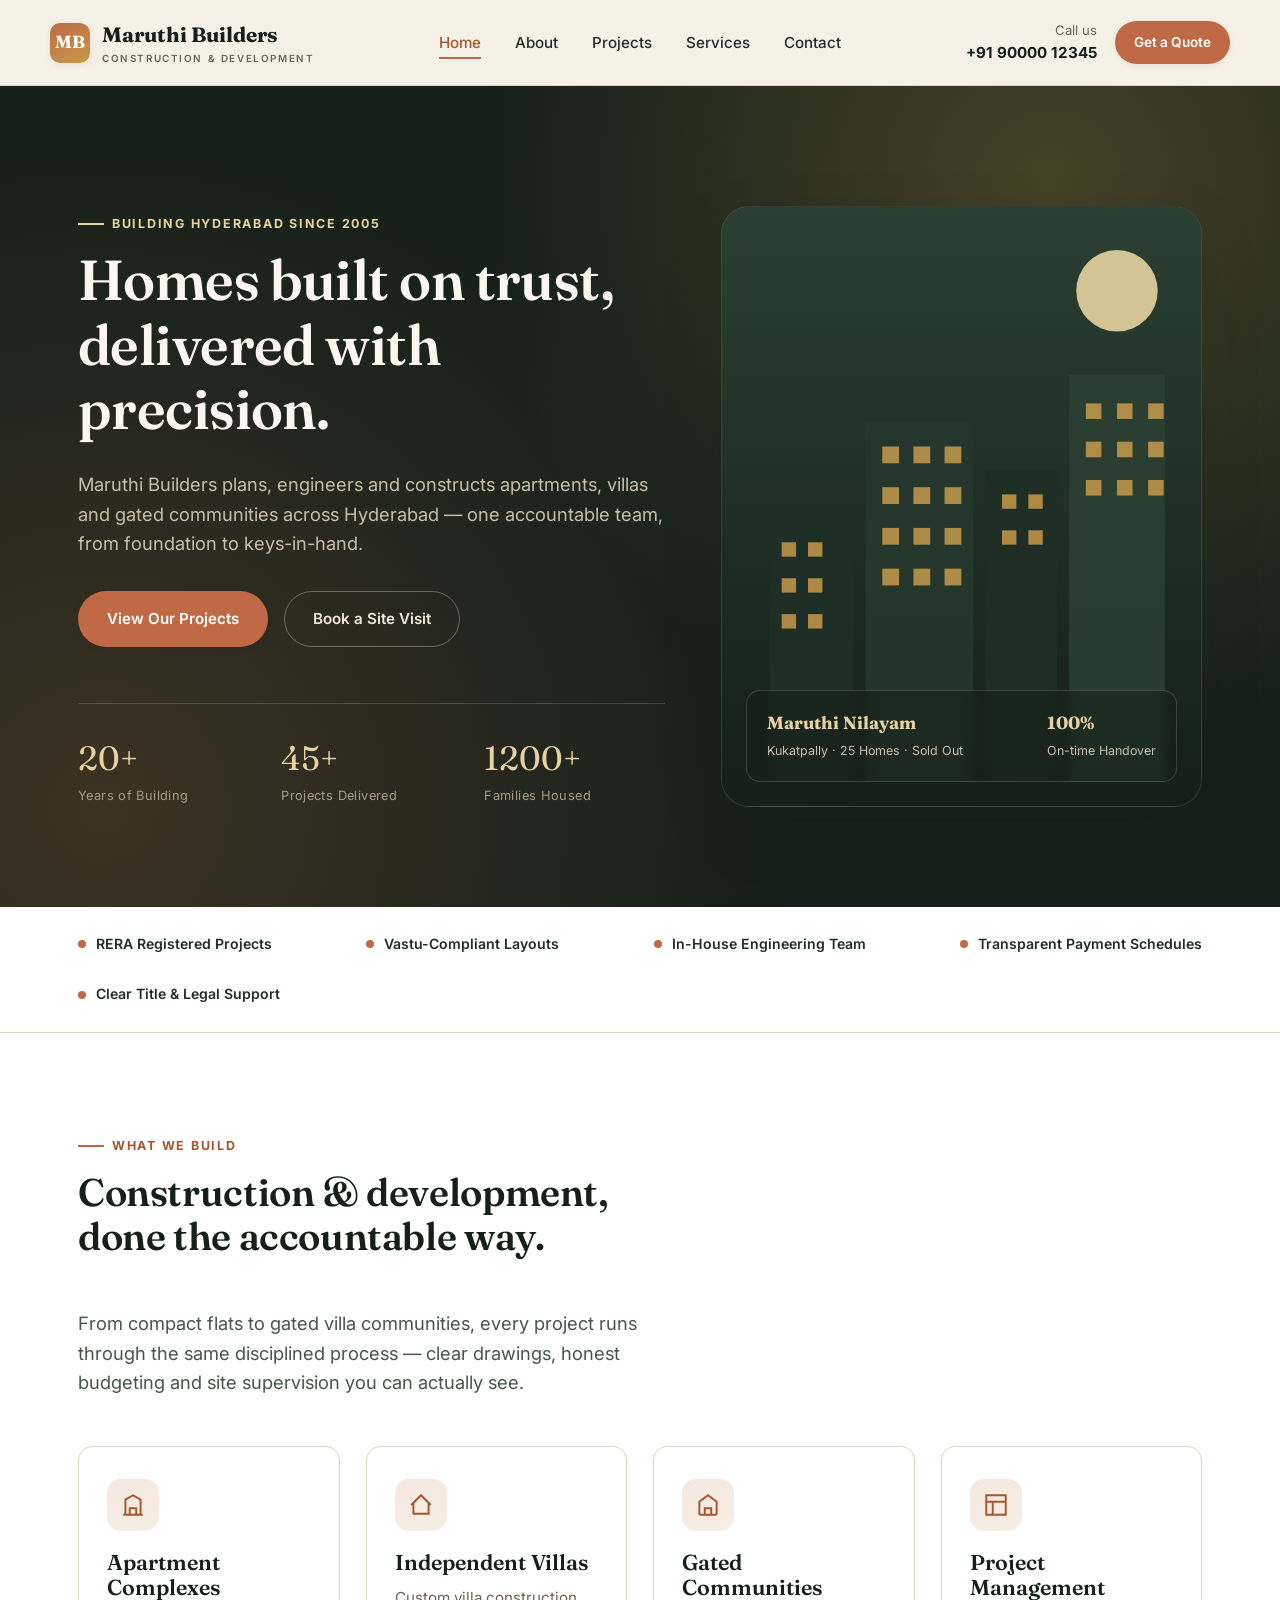
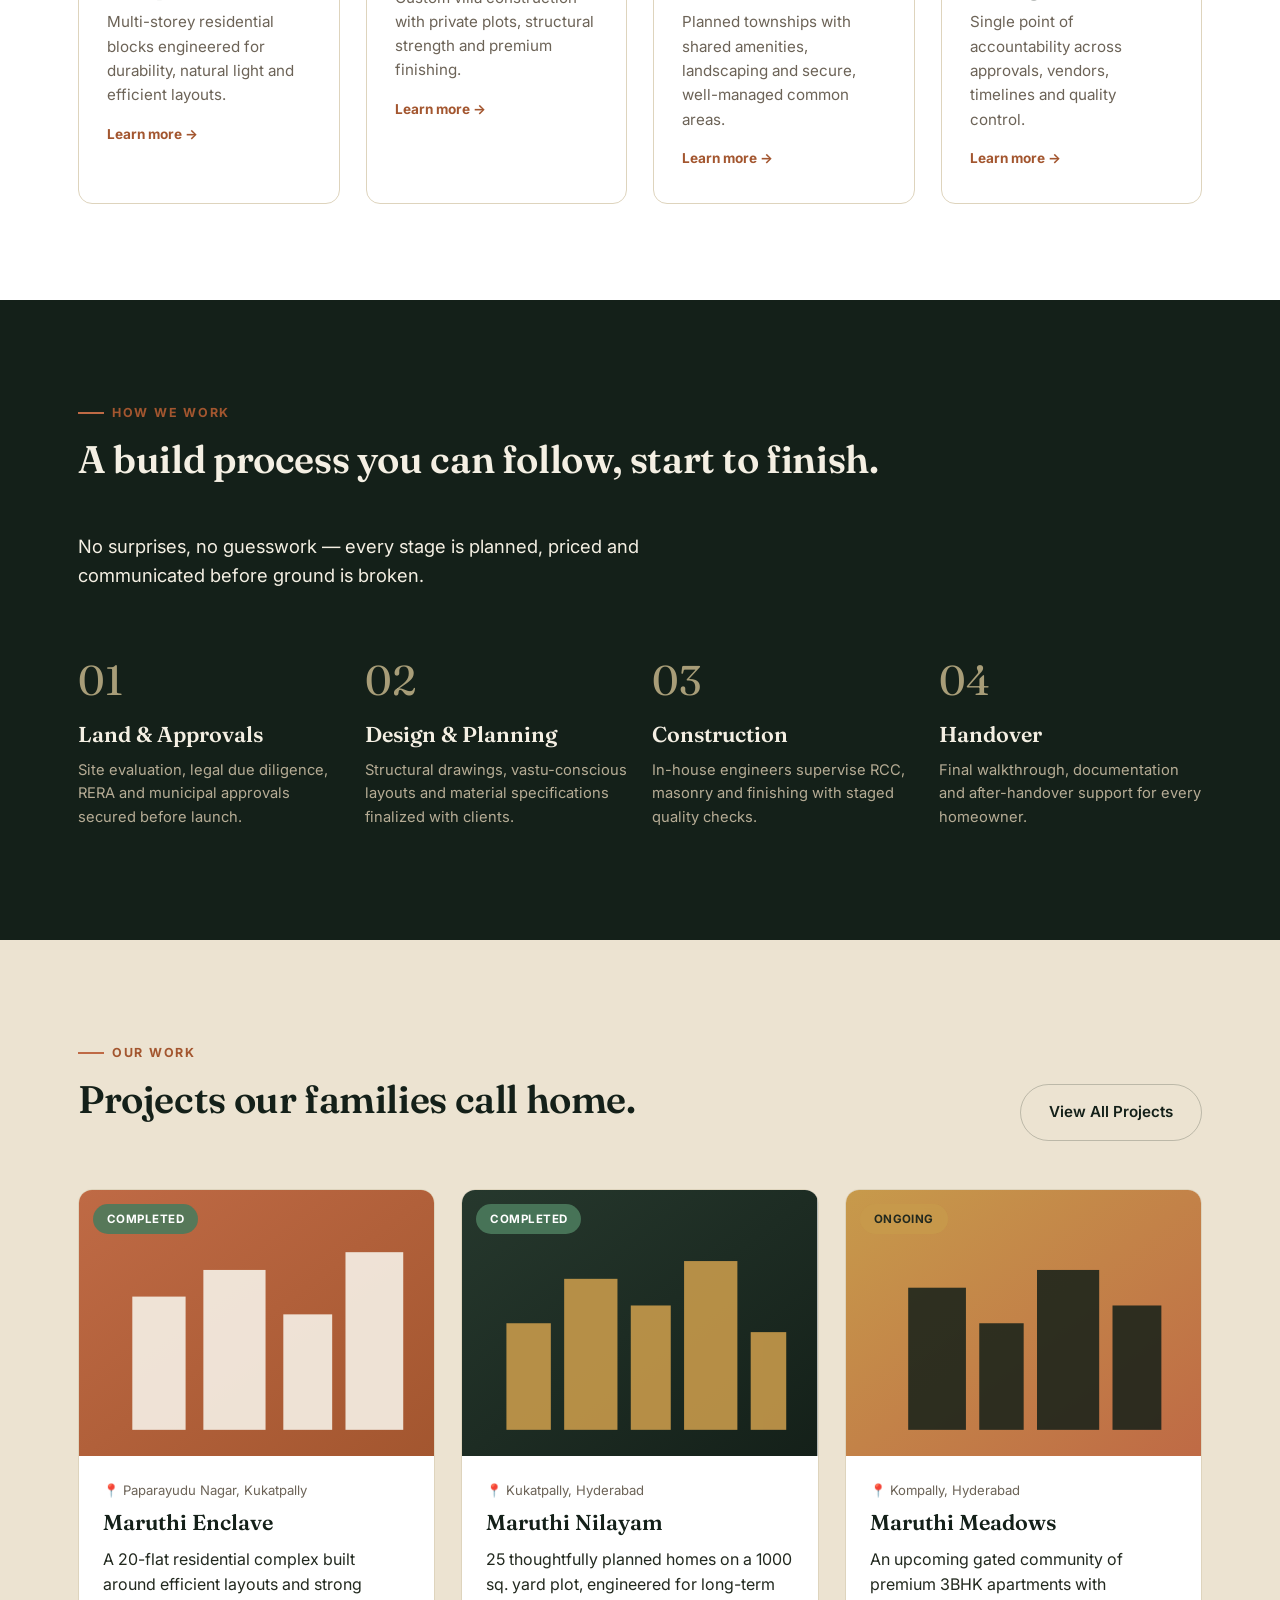
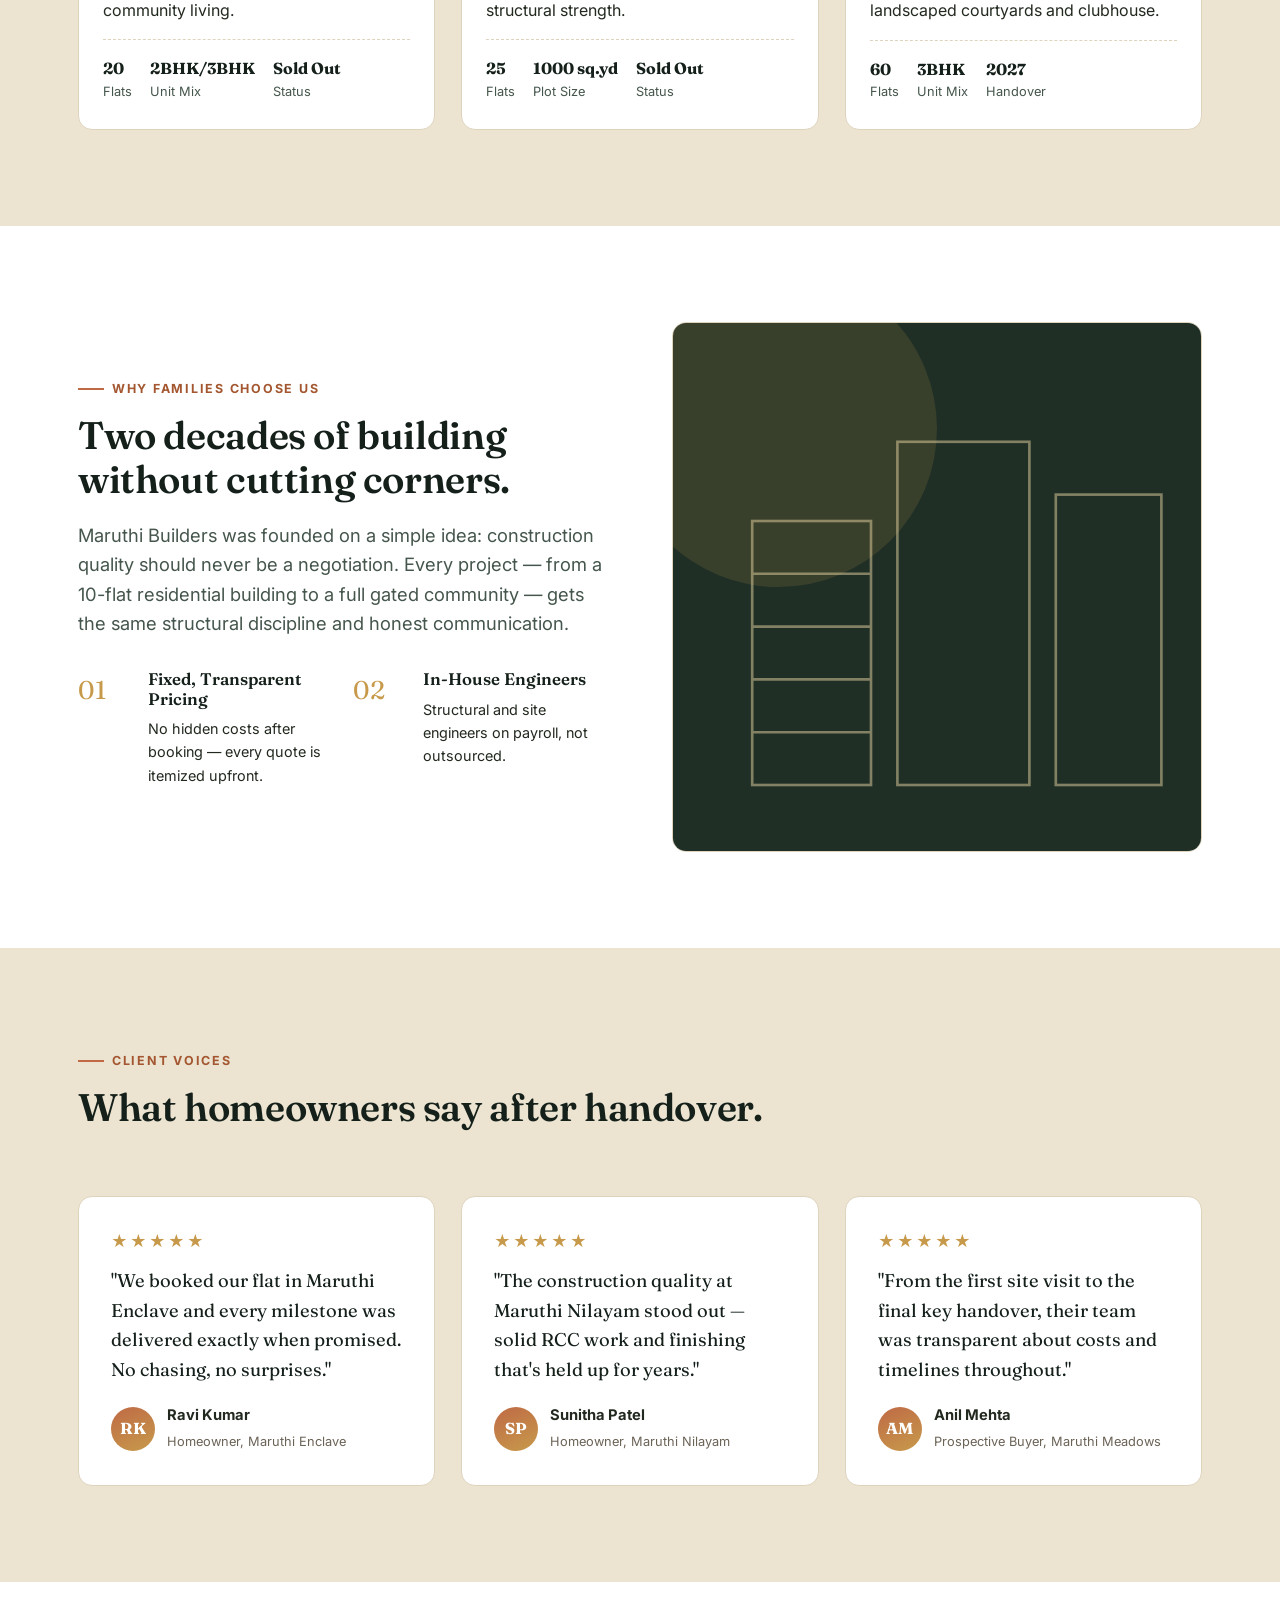
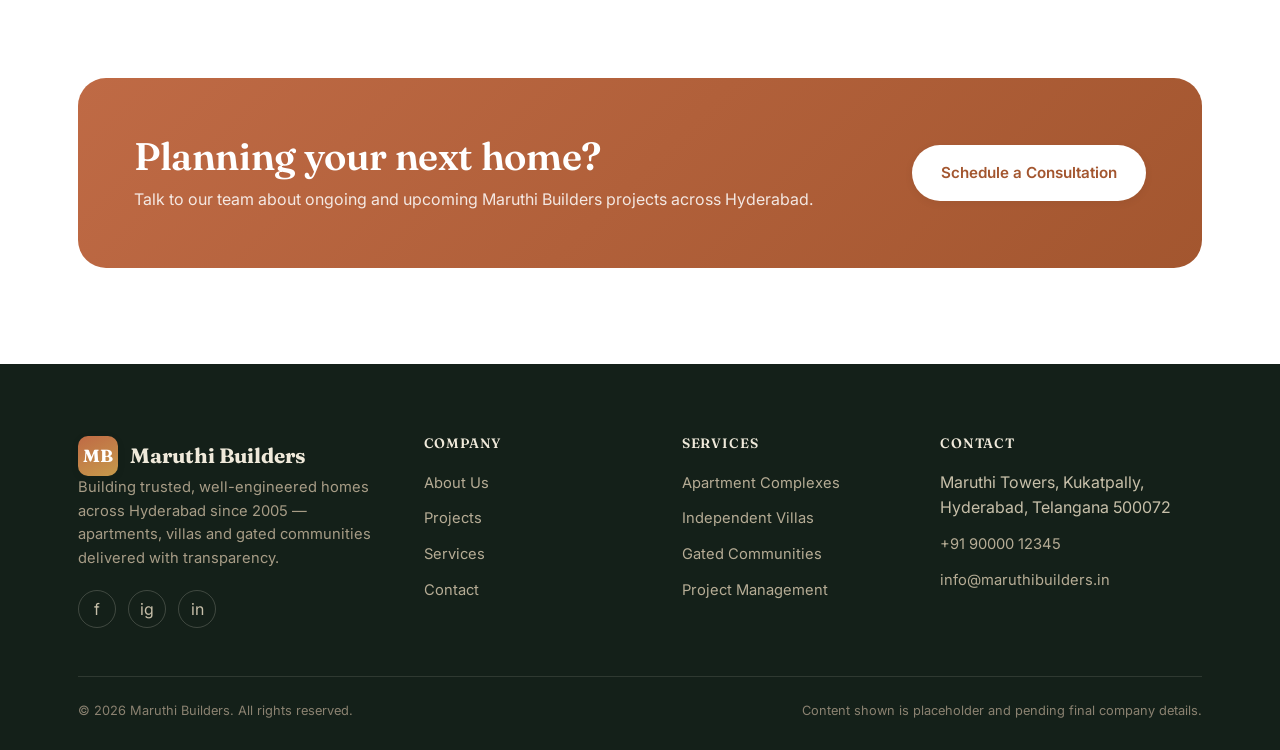
==== index.html @ 440ae029 "Initial commit of Maruti Builders static site Co-Authored-By: Claude Sonnet 5 <noreply@anthropic.com" ====
<!DOCTYPE html>
<html lang="en">
<head>
<meta charset="UTF-8" />
<meta name="viewport" content="width=device-width, initial-scale=1.0" />
<title>Maruthi Builders | Trusted Residential Construction in Hyderabad</title>
<meta name="description" content="Maruthi Builders delivers premium apartments, villas and gated communities across Hyderabad — end-to-end construction with transparent, on-time handovers." />
<link rel="preconnect" href="https://fonts.googleapis.com">
<link href="https://fonts.googleapis.com/css2?family=Fraunces:wght@500;600;700&family=Inter:wght@400;500;600;700&display=swap" rel="stylesheet">
<link rel="stylesheet" href="css/styles.css" />
</head>
<body>

<header class="site-header">
  <nav class="nav container">
    <a href="index.html" class="brand">
      <span class="brand-mark">MB</span>
      <span>Maruthi Builders<small>Construction &amp; Development</small></span>
    </a>
    <ul class="nav-links">
      <li><a href="index.html" aria-current="page">Home</a></li>
      <li><a href="about.html">About</a></li>
      <li><a href="projects.html">Projects</a></li>
      <li><a href="services.html">Services</a></li>
      <li><a href="contact.html">Contact</a></li>
    </ul>
    <div class="nav-cta">
      <div class="nav-phone">
        <span>Call us</span>
        <strong>+91 90000 12345</strong>
      </div>
      <a href="contact.html" class="btn btn-primary btn-sm">Get a Quote</a>
    </div>
    <button class="nav-toggle" aria-label="Toggle menu">
      <span></span><span></span><span></span>
    </button>
  </nav>
</header>

<!-- ============ HERO ============ -->
<section class="hero">
  <div class="container">
    <div class="hero-copy">
      <span class="eyebrow">Building Hyderabad Since 2005</span>
      <h1>Homes built on trust, delivered with precision.</h1>
      <p class="lede">Maruthi Builders plans, engineers and constructs apartments, villas and gated communities across Hyderabad — one accountable team, from foundation to keys-in-hand.</p>
      <div class="hero-actions">
        <a href="projects.html" class="btn btn-primary">View Our Projects</a>
        <a href="contact.html" class="btn btn-on-dark">Book a Site Visit</a>
      </div>
      <div class="hero-stats">
        <div>
          <div class="stat-num"><span data-count="20" data-suffix="+">0</span></div>
          <div class="stat-label">Years of Building</div>
        </div>
        <div>
          <div class="stat-num"><span data-count="45" data-suffix="+">0</span></div>
          <div class="stat-label">Projects Delivered</div>
        </div>
        <div>
          <div class="stat-num"><span data-count="1200" data-suffix="+">0</span></div>
          <div class="stat-label">Families Housed</div>
        </div>
      </div>
    </div>
    <div class="hero-visual">
      <svg viewBox="0 0 400 500" preserveAspectRatio="xMidYMax slice" xmlns="http://www.w3.org/2000/svg">
        <rect width="400" height="500" fill="url(#skyGrad)"/>
        <defs>
          <linearGradient id="skyGrad" x1="0" y1="0" x2="0" y2="1">
            <stop offset="0" stop-color="#2b3f32"/>
            <stop offset="1" stop-color="#142019"/>
          </linearGradient>
        </defs>
        <g opacity="0.9">
          <rect x="40" y="260" width="70" height="220" fill="#1f2f26"/>
          <rect x="120" y="180" width="90" height="300" fill="#26382d"/>
          <rect x="220" y="220" width="60" height="260" fill="#1f2f26"/>
          <rect x="290" y="140" width="80" height="340" fill="#2b3f32"/>
        </g>
        <g fill="#c79a4b" opacity="0.85">
          <rect x="50" y="280" width="12" height="12"/><rect x="72" y="280" width="12" height="12"/>
          <rect x="50" y="310" width="12" height="12"/><rect x="72" y="310" width="12" height="12"/>
          <rect x="50" y="340" width="12" height="12"/><rect x="72" y="340" width="12" height="12"/>
          <rect x="134" y="200" width="14" height="14"/><rect x="160" y="200" width="14" height="14"/><rect x="186" y="200" width="14" height="14"/>
          <rect x="134" y="234" width="14" height="14"/><rect x="160" y="234" width="14" height="14"/><rect x="186" y="234" width="14" height="14"/>
          <rect x="134" y="268" width="14" height="14"/><rect x="160" y="268" width="14" height="14"/><rect x="186" y="268" width="14" height="14"/>
          <rect x="134" y="302" width="14" height="14"/><rect x="160" y="302" width="14" height="14"/><rect x="186" y="302" width="14" height="14"/>
          <rect x="234" y="240" width="12" height="12"/><rect x="256" y="240" width="12" height="12"/>
          <rect x="234" y="270" width="12" height="12"/><rect x="256" y="270" width="12" height="12"/>
          <rect x="304" y="164" width="13" height="13"/><rect x="330" y="164" width="13" height="13"/><rect x="356" y="164" width="13" height="13"/>
          <rect x="304" y="196" width="13" height="13"/><rect x="330" y="196" width="13" height="13"/><rect x="356" y="196" width="13" height="13"/>
          <rect x="304" y="228" width="13" height="13"/><rect x="330" y="228" width="13" height="13"/><rect x="356" y="228" width="13" height="13"/>
        </g>
        <circle cx="330" cy="70" r="34" fill="#e7d3a1" opacity="0.9"/>
      </svg>
      <div class="hero-visual-badge">
        <div>
          <strong>Maruthi Nilayam</strong>
          <span>Kukatpally · 25 Homes · Sold Out</span>
        </div>
        <div>
          <strong>100%</strong>
          <span>On-time Handover</span>
        </div>
      </div>
    </div>
  </div>
</section>

<!-- ============ TRUST STRIP ============ -->
<div class="trust-strip">
  <div class="container">
    <div class="trust-item"><span class="dot"></span> RERA Registered Projects</div>
    <div class="trust-item"><span class="dot"></span> Vastu-Compliant Layouts</div>
    <div class="trust-item"><span class="dot"></span> In-House Engineering Team</div>
    <div class="trust-item"><span class="dot"></span> Transparent Payment Schedules</div>
    <div class="trust-item"><span class="dot"></span> Clear Title &amp; Legal Support</div>
  </div>
</div>

<!-- ============ SERVICES ============ -->
<section class="section section--surface">
  <div class="container">
    <div class="section-head reveal">
      <div>
        <span class="eyebrow">What We Build</span>
        <h2>Construction &amp; development,<br>done the accountable way.</h2>
      </div>
      <p class="lede">From compact flats to gated villa communities, every project runs through the same disciplined process — clear drawings, honest budgeting and site supervision you can actually see.</p>
    </div>

    <div class="grid grid-4">
      <div class="card reveal">
        <div class="card-icon">
          <svg viewBox="0 0 24 24" fill="none" stroke="currentColor" stroke-width="1.8"><path d="M3 21h18M5 21V7l7-4 7 4v14M9 21v-6h6v6"/></svg>
        </div>
        <h3>Apartment Complexes</h3>
        <p>Multi-storey residential blocks engineered for durability, natural light and efficient layouts.</p>
        <a href="services.html" class="card-link">Learn more →</a>
      </div>
      <div class="card reveal">
        <div class="card-icon">
          <svg viewBox="0 0 24 24" fill="none" stroke="currentColor" stroke-width="1.8"><path d="M3 12l9-9 9 9M5 10v10h14V10"/></svg>
        </div>
        <h3>Independent Villas</h3>
        <p>Custom villa construction with private plots, structural strength and premium finishing.</p>
        <a href="services.html" class="card-link">Learn more →</a>
      </div>
      <div class="card reveal">
        <div class="card-icon">
          <svg viewBox="0 0 24 24" fill="none" stroke="currentColor" stroke-width="1.8"><path d="M4 21V9l8-6 8 6v12M4 21h16M9 21v-6h6v6"/></svg>
        </div>
        <h3>Gated Communities</h3>
        <p>Planned townships with shared amenities, landscaping and secure, well-managed common areas.</p>
        <a href="services.html" class="card-link">Learn more →</a>
      </div>
      <div class="card reveal">
        <div class="card-icon">
          <svg viewBox="0 0 24 24" fill="none" stroke="currentColor" stroke-width="1.8"><path d="M3 3h18v18H3zM3 9h18M9 21V9"/></svg>
        </div>
        <h3>Project Management</h3>
        <p>Single point of accountability across approvals, vendors, timelines and quality control.</p>
        <a href="services.html" class="card-link">Learn more →</a>
      </div>
    </div>
  </div>
</section>

<!-- ============ PROCESS ============ -->
<section class="section section--ink">
  <div class="container">
    <div class="section-head reveal">
      <div>
        <span class="eyebrow">How We Work</span>
        <h2>A build process you can follow, start to finish.</h2>
      </div>
      <p class="lede">No surprises, no guesswork — every stage is planned, priced and communicated before ground is broken.</p>
    </div>
    <div class="process-grid">
      <div class="process-step reveal">
        <span class="step-num">01</span>
        <h3>Land &amp; Approvals</h3>
        <p>Site evaluation, legal due diligence, RERA and municipal approvals secured before launch.</p>
      </div>
      <div class="process-step reveal">
        <span class="step-num">02</span>
        <h3>Design &amp; Planning</h3>
        <p>Structural drawings, vastu-conscious layouts and material specifications finalized with clients.</p>
      </div>
      <div class="process-step reveal">
        <span class="step-num">03</span>
        <h3>Construction</h3>
        <p>In-house engineers supervise RCC, masonry and finishing with staged quality checks.</p>
      </div>
      <div class="process-step reveal">
        <span class="step-num">04</span>
        <h3>Handover</h3>
        <p>Final walkthrough, documentation and after-handover support for every homeowner.</p>
      </div>
    </div>
  </div>
</section>

<!-- ============ FEATURED PROJECTS ============ -->
<section class="section section--sand-deep">
  <div class="container">
    <div class="section-head reveal">
      <div>
        <span class="eyebrow">Our Work</span>
        <h2>Projects our families call home.</h2>
      </div>
      <a href="projects.html" class="btn btn-ghost">View All Projects</a>
    </div>

    <div class="grid grid-3">

      <article class="project-card reveal">
        <div class="project-thumb">
          <svg viewBox="0 0 400 300" xmlns="http://www.w3.org/2000/svg">
            <rect width="400" height="300" fill="#e7d3a1"/>
            <rect y="0" width="400" height="300" fill="url(#g1)"/>
            <defs><linearGradient id="g1" x1="0" y1="0" x2="1" y2="1"><stop offset="0" stop-color="#bf6a45"/><stop offset="1" stop-color="#a3562f"/></linearGradient></defs>
            <g fill="#f6f1e7" opacity="0.9">
              <rect x="60" y="120" width="60" height="150"/><rect x="140" y="90" width="70" height="180"/><rect x="230" y="140" width="55" height="130"/><rect x="300" y="70" width="65" height="200"/>
            </g>
          </svg>
          <span class="project-status completed">Completed</span>
        </div>
        <div class="project-body">
          <div class="project-loc">📍 Paparayudu Nagar, Kukatpally</div>
          <h3>Maruthi Enclave</h3>
          <p>A 20-flat residential complex built around efficient layouts and strong community living.</p>
          <div class="project-meta">
            <div><strong>20</strong>Flats</div>
            <div><strong>2BHK/3BHK</strong>Unit Mix</div>
            <div><strong>Sold Out</strong>Status</div>
          </div>
        </div>
      </article>

      <article class="project-card reveal">
        <div class="project-thumb">
          <svg viewBox="0 0 400 300" xmlns="http://www.w3.org/2000/svg">
            <rect width="400" height="300" fill="url(#g2)"/>
            <defs><linearGradient id="g2" x1="0" y1="0" x2="1" y2="1"><stop offset="0" stop-color="#26382d"/><stop offset="1" stop-color="#142019"/></linearGradient></defs>
            <g fill="#c79a4b" opacity="0.9">
              <rect x="50" y="150" width="50" height="120"/><rect x="115" y="100" width="60" height="170"/><rect x="190" y="130" width="45" height="140"/><rect x="250" y="80" width="60" height="190"/><rect x="325" y="160" width="40" height="110"/>
            </g>
          </svg>
          <span class="project-status completed">Completed</span>
        </div>
        <div class="project-body">
          <div class="project-loc">📍 Kukatpally, Hyderabad</div>
          <h3>Maruthi Nilayam</h3>
          <p>25 thoughtfully planned homes on a 1000 sq. yard plot, engineered for long-term structural strength.</p>
          <div class="project-meta">
            <div><strong>25</strong>Flats</div>
            <div><strong>1000 sq.yd</strong>Plot Size</div>
            <div><strong>Sold Out</strong>Status</div>
          </div>
        </div>
      </article>

      <article class="project-card reveal">
        <div class="project-thumb">
          <svg viewBox="0 0 400 300" xmlns="http://www.w3.org/2000/svg">
            <rect width="400" height="300" fill="url(#g3)"/>
            <defs><linearGradient id="g3" x1="0" y1="0" x2="1" y2="1"><stop offset="0" stop-color="#c79a4b"/><stop offset="1" stop-color="#bf6a45"/></linearGradient></defs>
            <g fill="#142019" opacity="0.85">
              <rect x="70" y="110" width="65" height="160"/><rect x="150" y="150" width="50" height="120"/><rect x="215" y="90" width="70" height="180"/><rect x="300" y="130" width="55" height="140"/>
            </g>
          </svg>
          <span class="project-status ongoing">Ongoing</span>
        </div>
        <div class="project-body">
          <div class="project-loc">📍 Kompally, Hyderabad</div>
          <h3>Maruthi Meadows</h3>
          <p>An upcoming gated community of premium 3BHK apartments with landscaped courtyards and clubhouse.</p>
          <div class="project-meta">
            <div><strong>60</strong>Flats</div>
            <div><strong>3BHK</strong>Unit Mix</div>
            <div><strong>2027</strong>Handover</div>
          </div>
        </div>
      </article>

    </div>
  </div>
</section>

<!-- ============ WHY US / STATS ============ -->
<section class="section section--surface">
  <div class="container">
    <div class="grid grid-2" style="align-items:center; gap:64px;">
      <div class="reveal">
        <span class="eyebrow">Why Families Choose Us</span>
        <h2>Two decades of building without cutting corners.</h2>
        <p class="lede">Maruthi Builders was founded on a simple idea: construction quality should never be a negotiation. Every project — from a 10-flat residential building to a full gated community — gets the same structural discipline and honest communication.</p>
        <div class="grid grid-2" style="margin-top:32px; gap:20px;">
          <div class="value-row" style="border:none; padding:0;">
            <span class="value-num">01</span>
            <div><h3 style="font-size:1.05rem;">Fixed, Transparent Pricing</h3><p style="font-size:0.9rem;">No hidden costs after booking — every quote is itemized upfront.</p></div>
          </div>
          <div class="value-row" style="border:none; padding:0;">
            <span class="value-num">02</span>
            <div><h3 style="font-size:1.05rem;">In-House Engineers</h3><p style="font-size:0.9rem;">Structural and site engineers on payroll, not outsourced.</p></div>
          </div>
        </div>
      </div>
      <div class="card" style="padding:0; overflow:hidden;">
        <div class="project-thumb" style="aspect-ratio:1/1;">
          <svg viewBox="0 0 400 400" xmlns="http://www.w3.org/2000/svg">
            <rect width="400" height="400" fill="#1f2f26"/>
            <g fill="#c79a4b" opacity="0.15">
              <circle cx="80" cy="80" r="120"/>
            </g>
            <g fill="none" stroke="#e7d3a1" stroke-width="2" opacity="0.5">
              <rect x="60" y="150" width="90" height="200"/>
              <rect x="170" y="90" width="100" height="260"/>
              <rect x="290" y="130" width="80" height="220"/>
              <line x1="60" y1="190" x2="150" y2="190"/><line x1="60" y1="230" x2="150" y2="230"/><line x1="60" y1="270" x2="150" y2="270"/><line x1="60" y1="310" x2="150" y2="310"/>
            </g>
          </svg>
        </div>
      </div>
    </div>
  </div>
</section>

<!-- ============ TESTIMONIALS ============ -->
<section class="section section--sand-deep">
  <div class="container">
    <div class="section-head reveal">
      <div>
        <span class="eyebrow">Client Voices</span>
        <h2>What homeowners say after handover.</h2>
      </div>
    </div>
    <div class="grid grid-3">
      <div class="testimonial-card reveal">
        <div class="stars">★★★★★</div>
        <p class="testimonial-quote">"We booked our flat in Maruthi Enclave and every milestone was delivered exactly when promised. No chasing, no surprises."</p>
        <div class="testimonial-person">
          <div class="avatar">RK</div>
          <div><strong>Ravi Kumar</strong><span>Homeowner, Maruthi Enclave</span></div>
        </div>
      </div>
      <div class="testimonial-card reveal">
        <div class="stars">★★★★★</div>
        <p class="testimonial-quote">"The construction quality at Maruthi Nilayam stood out — solid RCC work and finishing that's held up for years."</p>
        <div class="testimonial-person">
          <div class="avatar">SP</div>
          <div><strong>Sunitha Patel</strong><span>Homeowner, Maruthi Nilayam</span></div>
        </div>
      </div>
      <div class="testimonial-card reveal">
        <div class="stars">★★★★★</div>
        <p class="testimonial-quote">"From the first site visit to the final key handover, their team was transparent about costs and timelines throughout."</p>
        <div class="testimonial-person">
          <div class="avatar">AM</div>
          <div><strong>Anil Mehta</strong><span>Prospective Buyer, Maruthi Meadows</span></div>
        </div>
      </div>
    </div>
  </div>
</section>

<!-- ============ CTA ============ -->
<section class="section section--surface">
  <div class="container">
    <div class="cta-band reveal">
      <div>
        <h2>Planning your next home?</h2>
        <p>Talk to our team about ongoing and upcoming Maruthi Builders projects across Hyderabad.</p>
      </div>
      <a href="contact.html" class="btn btn-primary">Schedule a Consultation</a>
    </div>
  </div>
</section>

<footer class="site-footer">
  <div class="container">
    <div class="footer-grid">
      <div class="footer-brand">
        <a href="index.html" class="brand" style="color:#efe9da;">
          <span class="brand-mark">MB</span>
          <span>Maruthi Builders</span>
        </a>
        <p>Building trusted, well-engineered homes across Hyderabad since 2005 — apartments, villas and gated communities delivered with transparency.</p>
        <div class="footer-social">
          <a href="#" aria-label="Facebook">f</a>
          <a href="#" aria-label="Instagram">ig</a>
          <a href="#" aria-label="LinkedIn">in</a>
        </div>
      </div>
      <div class="footer-col">
        <h4>Company</h4>
        <ul>
          <li><a href="about.html">About Us</a></li>
          <li><a href="projects.html">Projects</a></li>
          <li><a href="services.html">Services</a></li>
          <li><a href="contact.html">Contact</a></li>
        </ul>
      </div>
      <div class="footer-col">
        <h4>Services</h4>
        <ul>
          <li><a href="services.html">Apartment Complexes</a></li>
          <li><a href="services.html">Independent Villas</a></li>
          <li><a href="services.html">Gated Communities</a></li>
          <li><a href="services.html">Project Management</a></li>
        </ul>
      </div>
      <div class="footer-col">
        <h4>Contact</h4>
        <ul>
          <li>Maruthi Towers, Kukatpally, Hyderabad, Telangana 500072</li>
          <li><a href="tel:+919000012345">+91 90000 12345</a></li>
          <li><a href="mailto:info@maruthibuilders.in">info@maruthibuilders.in</a></li>
        </ul>
      </div>
    </div>
    <div class="footer-bottom">
      <span>© 2026 Maruthi Builders. All rights reserved.</span>
      <span>Content shown is placeholder and pending final company details.</span>
    </div>
  </div>
</footer>

<script src="js/main.js"></script>
</body>
</html>
---- css/styles.css ----
/* ==========================================================================
   Maruthi Builders — Design System
   ========================================================================== */

:root {
  /* Palette: deep forest ink + warm terracotta/gold on sand */
  --ink: #142019;
  --ink-soft: #1f2f26;
  --ink-fade: #45564c;
  --sand: #f6f1e7;
  --sand-deep: #ece3d1;
  --surface: #ffffff;
  --text: #22291f;
  --muted: #6c6357;
  --line: #ded4bd;
  --terracotta: #bf6a45;
  --terracotta-dark: #a3562f;
  --gold: #c79a4b;
  --gold-soft: #e7d3a1;
  --success: #4c7a5c;

  --font-head: "Fraunces", "Georgia", serif;
  --font-body: "Inter", "Segoe UI", -apple-system, BlinkMacSystemFont, sans-serif;

  --radius-sm: 6px;
  --radius-md: 14px;
  --radius-lg: 28px;

  --shadow-sm: 0 2px 10px rgba(20, 32, 25, 0.06);
  --shadow-md: 0 12px 32px rgba(20, 32, 25, 0.10);
  --shadow-lg: 0 24px 60px rgba(20, 32, 25, 0.16);

  --container: 1180px;
}

* { box-sizing: border-box; }
html { scroll-behavior: smooth; }

body {
  margin: 0;
  font-family: var(--font-body);
  color: var(--text);
  background: var(--sand);
  line-height: 1.6;
  -webkit-font-smoothing: antialiased;
}

img { max-width: 100%; display: block; }
a { color: inherit; text-decoration: none; }
ul { list-style: none; margin: 0; padding: 0; }
button { font-family: inherit; cursor: pointer; }
input, select, textarea { font-family: inherit; }

h1, h2, h3, h4 {
  font-family: var(--font-head);
  color: var(--ink);
  margin: 0 0 0.5em;
  line-height: 1.15;
  font-weight: 600;
}

h1 { font-size: clamp(2.4rem, 4.4vw, 4rem); letter-spacing: -0.01em; }
h2 { font-size: clamp(1.9rem, 3vw, 2.7rem); letter-spacing: -0.01em; }
h3 { font-size: 1.35rem; }
p { margin: 0 0 1em; color: var(--text); }

.container {
  max-width: var(--container);
  margin: 0 auto;
  padding: 0 28px;
}

.eyebrow {
  display: inline-flex;
  align-items: center;
  gap: 8px;
  font-size: 0.78rem;
  font-weight: 700;
  letter-spacing: 0.14em;
  text-transform: uppercase;
  color: var(--terracotta-dark);
  margin-bottom: 14px;
}
.eyebrow::before {
  content: "";
  width: 26px;
  height: 2px;
  background: var(--terracotta);
  display: inline-block;
}

.section { padding: 96px 0; }
.section--tight { padding: 64px 0; }
.section--ink { background: var(--ink); color: #efe9da; }
.section--ink h2, .section--ink h3, .section--ink p.lede { color: #f4efe3; }
.section--ink p { color: #c7bfa9; }
.section--sand-deep { background: var(--sand-deep); }
.section--surface { background: var(--surface); }

.lede {
  font-size: 1.15rem;
  color: var(--ink-fade);
  max-width: 620px;
}

.section-head {
  display: flex;
  justify-content: space-between;
  align-items: flex-end;
  gap: 32px;
  margin-bottom: 48px;
  flex-wrap: wrap;
}
.section-head .lede { margin: 0; }

/* Buttons */
.btn {
  display: inline-flex;
  align-items: center;
  gap: 10px;
  padding: 15px 28px;
  border-radius: 999px;
  font-weight: 600;
  font-size: 0.95rem;
  border: 1px solid transparent;
  transition: transform 0.2s ease, box-shadow 0.2s ease, background 0.2s ease, color .2s ease;
  white-space: nowrap;
}
.btn-primary {
  background: var(--terracotta);
  color: #fff;
  box-shadow: var(--shadow-sm);
}
.btn-primary:hover { background: var(--terracotta-dark); transform: translateY(-2px); box-shadow: var(--shadow-md); }

.btn-ghost {
  background: transparent;
  border-color: rgba(20, 32, 25, 0.22);
  color: var(--ink);
}
.btn-ghost:hover { border-color: var(--ink); transform: translateY(-2px); }

.btn-on-dark {
  border-color: rgba(239, 233, 218, 0.35);
  color: #efe9da;
}
.btn-on-dark:hover { border-color: #efe9da; }

.btn-sm { padding: 10px 18px; font-size: 0.85rem; }

/* ==========================================================================
   Header / Nav
   ========================================================================== */

.site-header {
  position: sticky;
  top: 0;
  z-index: 100;
  background: rgba(246, 241, 231, 0.92);
  backdrop-filter: blur(10px);
  border-bottom: 1px solid var(--line);
}

.nav {
  display: flex;
  align-items: center;
  justify-content: space-between;
  padding: 18px 0;
}

.brand {
  display: flex;
  align-items: center;
  gap: 12px;
  font-family: var(--font-head);
  font-size: 1.3rem;
  font-weight: 700;
  color: var(--ink);
}
.brand-mark {
  width: 40px;
  height: 40px;
  border-radius: 10px;
  background: linear-gradient(155deg, var(--terracotta), var(--gold));
  display: flex;
  align-items: center;
  justify-content: center;
  color: #fff;
  font-family: var(--font-head);
  font-weight: 700;
  font-size: 1.1rem;
  box-shadow: var(--shadow-sm);
}
.brand small {
  display: block;
  font-family: var(--font-body);
  font-size: 0.62rem;
  font-weight: 600;
  letter-spacing: 0.16em;
  color: var(--muted);
  text-transform: uppercase;
}

.nav-links {
  display: flex;
  align-items: center;
  gap: 34px;
}
.nav-links a {
  font-size: 0.95rem;
  font-weight: 500;
  color: var(--ink-soft);
  position: relative;
  padding: 4px 0;
}
.nav-links a::after {
  content: "";
  position: absolute;
  left: 0; right: 0; bottom: -3px;
  height: 2px;
  background: var(--terracotta);
  transform: scaleX(0);
  transform-origin: left;
  transition: transform 0.25s ease;
}
.nav-links a:hover::after,
.nav-links a[aria-current="page"]::after { transform: scaleX(1); }
.nav-links a[aria-current="page"] { color: var(--terracotta-dark); }

.nav-cta { display: flex; align-items: center; gap: 18px; }
.nav-phone {
  display: flex;
  flex-direction: column;
  font-size: 0.82rem;
  color: var(--muted);
  text-align: right;
}
.nav-phone strong { color: var(--ink); font-size: 0.95rem; }

.nav-toggle {
  display: none;
  flex-direction: column;
  gap: 5px;
  background: none;
  border: none;
  padding: 6px;
}
.nav-toggle span { width: 24px; height: 2px; background: var(--ink); border-radius: 2px; }

/* ==========================================================================
   Hero
   ========================================================================== */

.hero {
  position: relative;
  overflow: hidden;
  background: var(--ink);
  color: #efe9da;
  padding: 120px 0 100px;
}
.hero::before {
  content: "";
  position: absolute;
  inset: 0;
  background:
    radial-gradient(circle at 82% 12%, rgba(199, 154, 75, 0.28), transparent 45%),
    radial-gradient(circle at 8% 88%, rgba(191, 106, 69, 0.24), transparent 50%);
  pointer-events: none;
}
.hero .container { position: relative; display: grid; grid-template-columns: 1.1fr 0.9fr; gap: 56px; align-items: center; }
.hero-copy .eyebrow { color: var(--gold-soft); }
.hero-copy .eyebrow::before { background: var(--gold-soft); }
.hero h1 { color: #fbf7ee; }
.hero-copy p.lede { color: #c7bfa9; }
.hero-actions { display: flex; gap: 16px; margin-top: 32px; flex-wrap: wrap; }

.hero-stats {
  display: grid;
  grid-template-columns: repeat(3, 1fr);
  gap: 22px;
  margin-top: 56px;
  border-top: 1px solid rgba(239, 233, 218, 0.18);
  padding-top: 28px;
}
.hero-stats .stat-num { font-family: var(--font-head); font-size: 2.1rem; color: var(--gold-soft); }
.hero-stats .stat-label { font-size: 0.8rem; color: #a79c86; letter-spacing: 0.03em; }

.hero-visual {
  position: relative;
  aspect-ratio: 4 / 5;
  border-radius: var(--radius-lg);
  background: linear-gradient(160deg, #26382d, #1a251d 60%, #142019);
  border: 1px solid rgba(239, 233, 218, 0.14);
  overflow: hidden;
  box-shadow: var(--shadow-lg);
}
.hero-visual svg { position: absolute; inset: 0; width: 100%; height: 100%; }
.hero-visual-badge {
  position: absolute;
  left: 24px;
  bottom: 24px;
  right: 24px;
  background: rgba(20, 32, 25, 0.55);
  backdrop-filter: blur(6px);
  border: 1px solid rgba(239, 233, 218, 0.18);
  border-radius: var(--radius-md);
  padding: 18px 20px;
  display: flex;
  justify-content: space-between;
  gap: 12px;
}
.hero-visual-badge div strong { display: block; font-family: var(--font-head); color: var(--gold-soft); font-size: 1.1rem; }
.hero-visual-badge div span { font-size: 0.78rem; color: #c7bfa9; }

/* ==========================================================================
   Trust strip
   ========================================================================== */
.trust-strip {
  background: var(--surface);
  border-bottom: 1px solid var(--line);
  padding: 26px 0;
}
.trust-strip .container {
  display: flex;
  flex-wrap: wrap;
  gap: 28px;
  justify-content: space-between;
  align-items: center;
}
.trust-item {
  display: flex;
  align-items: center;
  gap: 10px;
  font-size: 0.88rem;
  color: var(--ink-soft);
  font-weight: 600;
}
.trust-item .dot { width: 8px; height: 8px; border-radius: 50%; background: var(--terracotta); }

/* ==========================================================================
   Cards: services / values / process
   ========================================================================== */

.grid {
  display: grid;
  gap: 26px;
}
.grid-4 { grid-template-columns: repeat(4, 1fr); }
.grid-3 { grid-template-columns: repeat(3, 1fr); }
.grid-2 { grid-template-columns: repeat(2, 1fr); }

.card {
  background: var(--surface);
  border: 1px solid var(--line);
  border-radius: var(--radius-md);
  padding: 32px 28px;
  transition: transform 0.25s ease, box-shadow 0.25s ease, border-color .25s ease;
}
.card:hover { transform: translateY(-6px); box-shadow: var(--shadow-md); border-color: transparent; }

.card-icon {
  width: 52px;
  height: 52px;
  border-radius: 14px;
  background: linear-gradient(155deg, rgba(191,106,69,0.16), rgba(199,154,75,0.16));
  color: var(--terracotta-dark);
  display: flex;
  align-items: center;
  justify-content: center;
  margin-bottom: 20px;
}
.card-icon svg { width: 26px; height: 26px; }

.card h3 { margin-bottom: 10px; }
.card p { color: var(--muted); margin-bottom: 0; font-size: 0.95rem; }
.card-link {
  display: inline-flex;
  align-items: center;
  gap: 6px;
  margin-top: 16px;
  font-size: 0.85rem;
  font-weight: 700;
  color: var(--terracotta-dark);
}

/* Process */
.process-grid {
  display: grid;
  grid-template-columns: repeat(4, 1fr);
  gap: 24px;
  counter-reset: step;
}
.process-step { position: relative; padding-top: 8px; }
.process-step .step-num {
  font-family: var(--font-head);
  font-size: 2.6rem;
  color: var(--gold-soft);
  opacity: 0.7;
  display: block;
  margin-bottom: 10px;
}
.section--ink .process-step h3 { color: #f4efe3; }
.process-step p { color: var(--muted); font-size: 0.92rem; }
.section--ink .process-step p { color: #b6ac95; }

/* ==========================================================================
   Projects
   ========================================================================== */

.project-filters {
  display: flex;
  gap: 10px;
  flex-wrap: wrap;
  margin-bottom: 40px;
}
.filter-btn {
  padding: 10px 20px;
  border-radius: 999px;
  border: 1px solid var(--line);
  background: var(--surface);
  font-size: 0.85rem;
  font-weight: 600;
  color: var(--ink-soft);
  transition: all 0.2s ease;
}
.filter-btn:hover { border-color: var(--terracotta); }
.filter-btn.is-active { background: var(--ink); color: #efe9da; border-color: var(--ink); }

.project-card {
  background: var(--surface);
  border-radius: var(--radius-md);
  overflow: hidden;
  border: 1px solid var(--line);
  transition: transform .25s ease, box-shadow .25s ease;
}
.project-card:hover { transform: translateY(-6px); box-shadow: var(--shadow-md); }
.project-thumb {
  aspect-ratio: 4/3;
  position: relative;
  overflow: hidden;
}
.project-thumb svg { width: 100%; height: 100%; }
.project-status {
  position: absolute;
  top: 14px;
  left: 14px;
  padding: 6px 14px;
  border-radius: 999px;
  font-size: 0.72rem;
  font-weight: 700;
  letter-spacing: 0.04em;
  text-transform: uppercase;
  backdrop-filter: blur(4px);
}
.project-status.completed { background: rgba(76, 122, 92, 0.9); color: #fff; }
.project-status.ongoing { background: rgba(199, 154, 75, 0.92); color: #22291f; }
.project-status.upcoming { background: rgba(191, 106, 69, 0.92); color: #fff; }

.project-body { padding: 24px 24px 26px; }
.project-loc { display: flex; align-items: center; gap: 6px; font-size: 0.82rem; color: var(--muted); margin-bottom: 10px; }
.project-meta {
  display: flex;
  gap: 18px;
  margin-top: 16px;
  padding-top: 16px;
  border-top: 1px dashed var(--line);
  font-size: 0.8rem;
  color: var(--ink-fade);
}
.project-meta strong { display: block; color: var(--ink); font-family: var(--font-head); font-size: 1rem; }

/* ==========================================================================
   Testimonials
   ========================================================================== */
.testimonial-card {
  background: var(--surface);
  border-radius: var(--radius-md);
  padding: 32px;
  border: 1px solid var(--line);
}
.testimonial-quote { font-family: var(--font-head); font-size: 1.15rem; color: var(--ink); margin-bottom: 20px; }
.testimonial-person { display: flex; align-items: center; gap: 12px; }
.avatar {
  width: 44px; height: 44px; border-radius: 50%;
  display: flex; align-items: center; justify-content: center;
  background: linear-gradient(155deg, var(--terracotta), var(--gold));
  color: #fff; font-weight: 700; font-family: var(--font-head);
}
.testimonial-person strong { display: block; font-size: 0.92rem; }
.testimonial-person span { font-size: 0.8rem; color: var(--muted); }
.stars { color: var(--gold); letter-spacing: 2px; margin-bottom: 12px; }

/* ==========================================================================
   CTA band
   ========================================================================== */
.cta-band {
  background: linear-gradient(135deg, var(--terracotta) 0%, var(--terracotta-dark) 100%);
  border-radius: var(--radius-lg);
  padding: 56px;
  color: #fff;
  display: flex;
  justify-content: space-between;
  align-items: center;
  gap: 32px;
  flex-wrap: wrap;
}
.cta-band h2 { color: #fff; margin-bottom: 8px; }
.cta-band p { color: rgba(255,255,255,0.85); margin: 0; }
.cta-band .btn-primary { background: #fff; color: var(--terracotta-dark); }
.cta-band .btn-primary:hover { background: var(--ink); color: #fff; }

/* ==========================================================================
   Footer
   ========================================================================== */
.site-footer { background: var(--ink); color: #c7bfa9; padding: 72px 0 28px; }
.footer-grid {
  display: grid;
  grid-template-columns: 1.4fr 1fr 1fr 1.2fr;
  gap: 40px;
  padding-bottom: 48px;
  border-bottom: 1px solid rgba(239, 233, 218, 0.12);
}
.footer-brand p { color: #a79c86; font-size: 0.92rem; max-width: 320px; }
.footer-col h4 { color: #efe9da; font-size: 0.85rem; letter-spacing: 0.06em; text-transform: uppercase; margin-bottom: 18px; }
.footer-col ul li { margin-bottom: 10px; }
.footer-col a { color: #b6ac95; font-size: 0.92rem; }
.footer-col a:hover { color: var(--gold-soft); }
.footer-social { display: flex; gap: 12px; margin-top: 20px; }
.footer-social a {
  width: 38px; height: 38px; border-radius: 50%;
  border: 1px solid rgba(239,233,218,0.2);
  display: flex; align-items: center; justify-content: center;
}
.footer-social a:hover { background: var(--terracotta); border-color: var(--terracotta); }
.footer-bottom {
  padding-top: 24px;
  display: flex;
  justify-content: space-between;
  font-size: 0.8rem;
  color: #8b8271;
  flex-wrap: wrap;
  gap: 10px;
}

/* ==========================================================================
   Forms
   ========================================================================== */
.form-card {
  background: var(--surface);
  border-radius: var(--radius-lg);
  padding: 40px;
  border: 1px solid var(--line);
  box-shadow: var(--shadow-md);
}
.form-row { display: grid; grid-template-columns: 1fr 1fr; gap: 18px; margin-bottom: 18px; }
.field { display: flex; flex-direction: column; gap: 8px; margin-bottom: 18px; }
.field label { font-size: 0.85rem; font-weight: 600; color: var(--ink-soft); }
.field input, .field select, .field textarea {
  padding: 13px 16px;
  border-radius: var(--radius-sm);
  border: 1px solid var(--line);
  background: var(--sand);
  font-size: 0.95rem;
  color: var(--text);
  transition: border-color .2s ease, box-shadow .2s ease;
}
.field input:focus, .field select:focus, .field textarea:focus {
  outline: none;
  border-color: var(--terracotta);
  box-shadow: 0 0 0 3px rgba(191,106,69,0.14);
}
.form-note { font-size: 0.8rem; color: var(--muted); margin-top: 14px; }
.form-success {
  display: none;
  background: rgba(76,122,92,0.12);
  border: 1px solid rgba(76,122,92,0.35);
  color: var(--success);
  padding: 14px 18px;
  border-radius: var(--radius-sm);
  font-size: 0.9rem;
  margin-top: 18px;
}
.form-success.is-visible { display: block; }

.contact-info-card {
  background: var(--ink);
  color: #efe9da;
  border-radius: var(--radius-lg);
  padding: 40px;
}
.contact-info-card h3 { color: #efe9da; }
.contact-info-row { display: flex; gap: 16px; padding: 18px 0; border-bottom: 1px solid rgba(239,233,218,0.12); }
.contact-info-row:last-child { border-bottom: none; }
.contact-info-row .ci-icon {
  width: 42px; height: 42px; border-radius: 12px;
  background: rgba(199,154,75,0.16); color: var(--gold-soft);
  display: flex; align-items: center; justify-content: center; flex-shrink: 0;
}
.contact-info-row strong { display: block; margin-bottom: 4px; color: #f4efe3; }
.contact-info-row span, .contact-info-row a { color: #b6ac95; font-size: 0.92rem; }

/* ==========================================================================
   Page hero (inner pages)
   ========================================================================== */
.page-hero {
  background: var(--ink);
  color: #efe9da;
  padding: 76px 0 64px;
  position: relative;
  overflow: hidden;
}
.page-hero::before {
  content: "";
  position: absolute; inset: 0;
  background: radial-gradient(circle at 88% 20%, rgba(199,154,75,0.22), transparent 50%);
}
.page-hero .container { position: relative; }
.breadcrumb { display: flex; gap: 8px; font-size: 0.85rem; color: #a79c86; margin-bottom: 18px; }
.breadcrumb a:hover { color: var(--gold-soft); }
.page-hero h1 { color: #fbf7ee; max-width: 760px; }
.page-hero .lede { color: #c7bfa9; }

/* ==========================================================================
   Timeline / values (about page)
   ========================================================================== */
.timeline { position: relative; padding-left: 32px; border-left: 2px solid var(--line); }
.timeline-item { position: relative; padding-bottom: 40px; }
.timeline-item:last-child { padding-bottom: 0; }
.timeline-item::before {
  content: "";
  position: absolute;
  left: -39px; top: 4px;
  width: 14px; height: 14px;
  border-radius: 50%;
  background: var(--terracotta);
  border: 3px solid var(--sand);
  box-shadow: 0 0 0 2px var(--terracotta);
}
.timeline-year { font-family: var(--font-head); color: var(--terracotta-dark); font-size: 1.1rem; margin-bottom: 4px; }

.value-row { display: flex; gap: 20px; padding: 24px 0; border-bottom: 1px solid var(--line); }
.value-row:last-child { border-bottom: none; }
.value-num { font-family: var(--font-head); font-size: 1.6rem; color: var(--gold); width: 50px; flex-shrink: 0; }

.leader-card { text-align: center; }
.leader-photo {
  width: 100%; aspect-ratio: 1;
  border-radius: var(--radius-md);
  background: linear-gradient(160deg, var(--sand-deep), #d9c9a3);
  display: flex; align-items: center; justify-content: center;
  margin-bottom: 18px;
  overflow: hidden;
}
.leader-photo svg { width: 60%; height: 60%; opacity: 0.7; }
.leader-card h3 { margin-bottom: 2px; }
.leader-role { color: var(--terracotta-dark); font-weight: 600; font-size: 0.88rem; margin-bottom: 10px; display:block; }
.leader-card p { color: var(--muted); font-size: 0.88rem; }

/* ==========================================================================
   FAQ
   ========================================================================== */
.faq-item {
  border-bottom: 1px solid var(--line);
  padding: 22px 0;
}
.faq-q {
  display: flex;
  justify-content: space-between;
  align-items: center;
  cursor: pointer;
  font-weight: 600;
  color: var(--ink);
  font-size: 1.02rem;
}
.faq-q .plus { font-size: 1.4rem; color: var(--terracotta); transition: transform 0.25s ease; }
.faq-item.is-open .faq-q .plus { transform: rotate(45deg); }
.faq-a {
  max-height: 0;
  overflow: hidden;
  transition: max-height 0.3s ease;
  color: var(--muted);
  font-size: 0.94rem;
}
.faq-item.is-open .faq-a { max-height: 240px; margin-top: 12px; }

/* ==========================================================================
   Utilities
   ========================================================================== */
.text-center { text-align: center; }
.mx-auto { margin-left: auto; margin-right: auto; }
.mt-0 { margin-top: 0; }
.badge {
  display: inline-block;
  padding: 6px 14px;
  border-radius: 999px;
  background: rgba(199,154,75,0.16);
  color: var(--terracotta-dark);
  font-size: 0.75rem;
  font-weight: 700;
  letter-spacing: 0.04em;
  text-transform: uppercase;
}
.reveal { opacity: 0; transform: translateY(24px); transition: opacity .6s ease, transform .6s ease; }
.reveal.is-visible { opacity: 1; transform: translateY(0); }

/* ==========================================================================
   Responsive
   ========================================================================== */
@media (max-width: 1000px) {
  .hero .container { grid-template-columns: 1fr; }
  .hero-visual { max-width: 460px; margin: 0 auto; }
  .grid-4 { grid-template-columns: repeat(2, 1fr); }
  .grid-3 { grid-template-columns: repeat(2, 1fr); }
  .process-grid { grid-template-columns: repeat(2, 1fr); }
  .footer-grid { grid-template-columns: 1fr 1fr; }
  .form-row { grid-template-columns: 1fr; }
}

@media (max-width: 720px) {
  .nav-links, .nav-phone { display: none; }
  .nav-toggle { display: flex; }
  .grid-4, .grid-3, .grid-2 { grid-template-columns: 1fr; }
  .process-grid { grid-template-columns: 1fr; }
  .section { padding: 64px 0; }
  .cta-band { flex-direction: column; text-align: center; padding: 40px 28px; }
  .footer-grid { grid-template-columns: 1fr; }
  .footer-bottom { flex-direction: column; text-align: center; }
  .section-head { flex-direction: column; align-items: flex-start; }
}

/* Mobile nav drawer */
body.nav-open .nav-links {
  display: flex;
  position: absolute;
  top: 100%;
  left: 0; right: 0;
  background: var(--sand);
  flex-direction: column;
  padding: 24px 28px;
  gap: 20px;
  border-bottom: 1px solid var(--line);
  box-shadow: var(--shadow-md);
}
body.nav-open .nav-phone {
  display: flex;
  position: absolute;
  top: calc(100% + 210px);
  left: 28px;
  text-align: left;
}
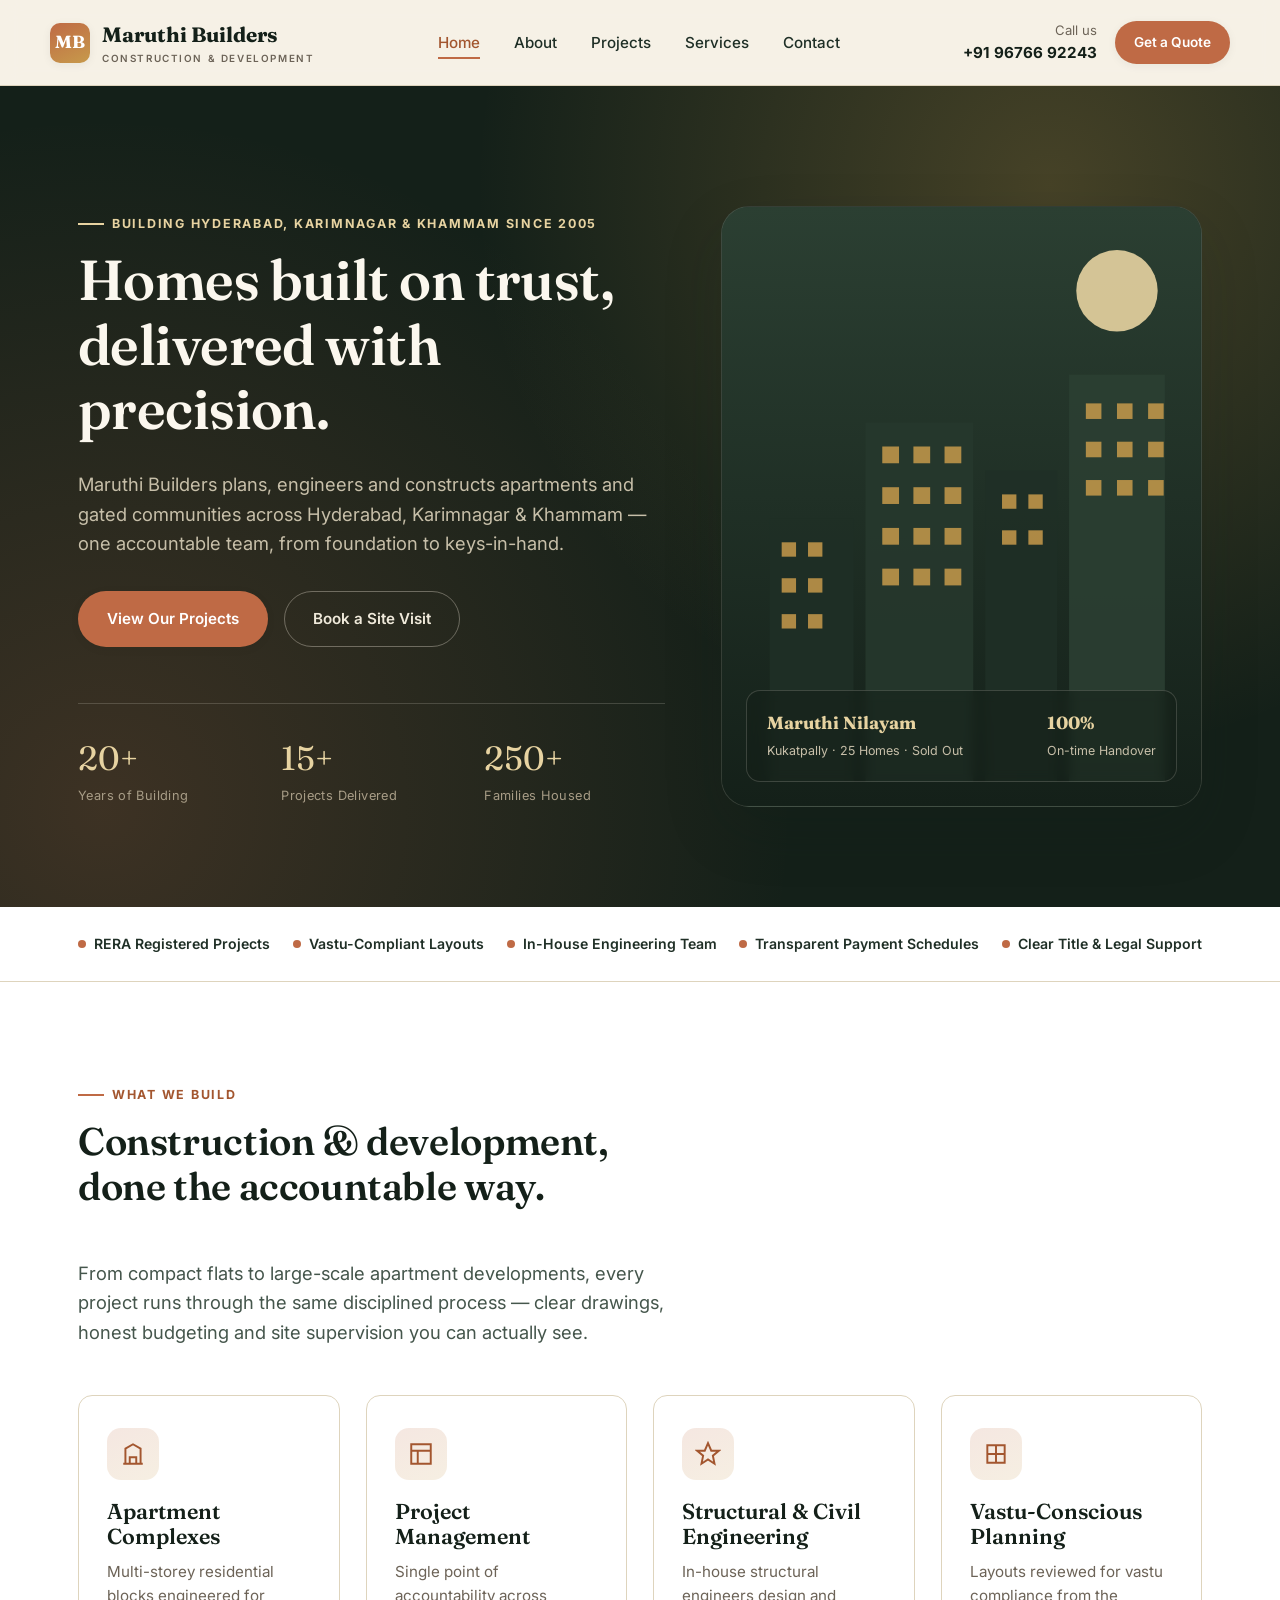
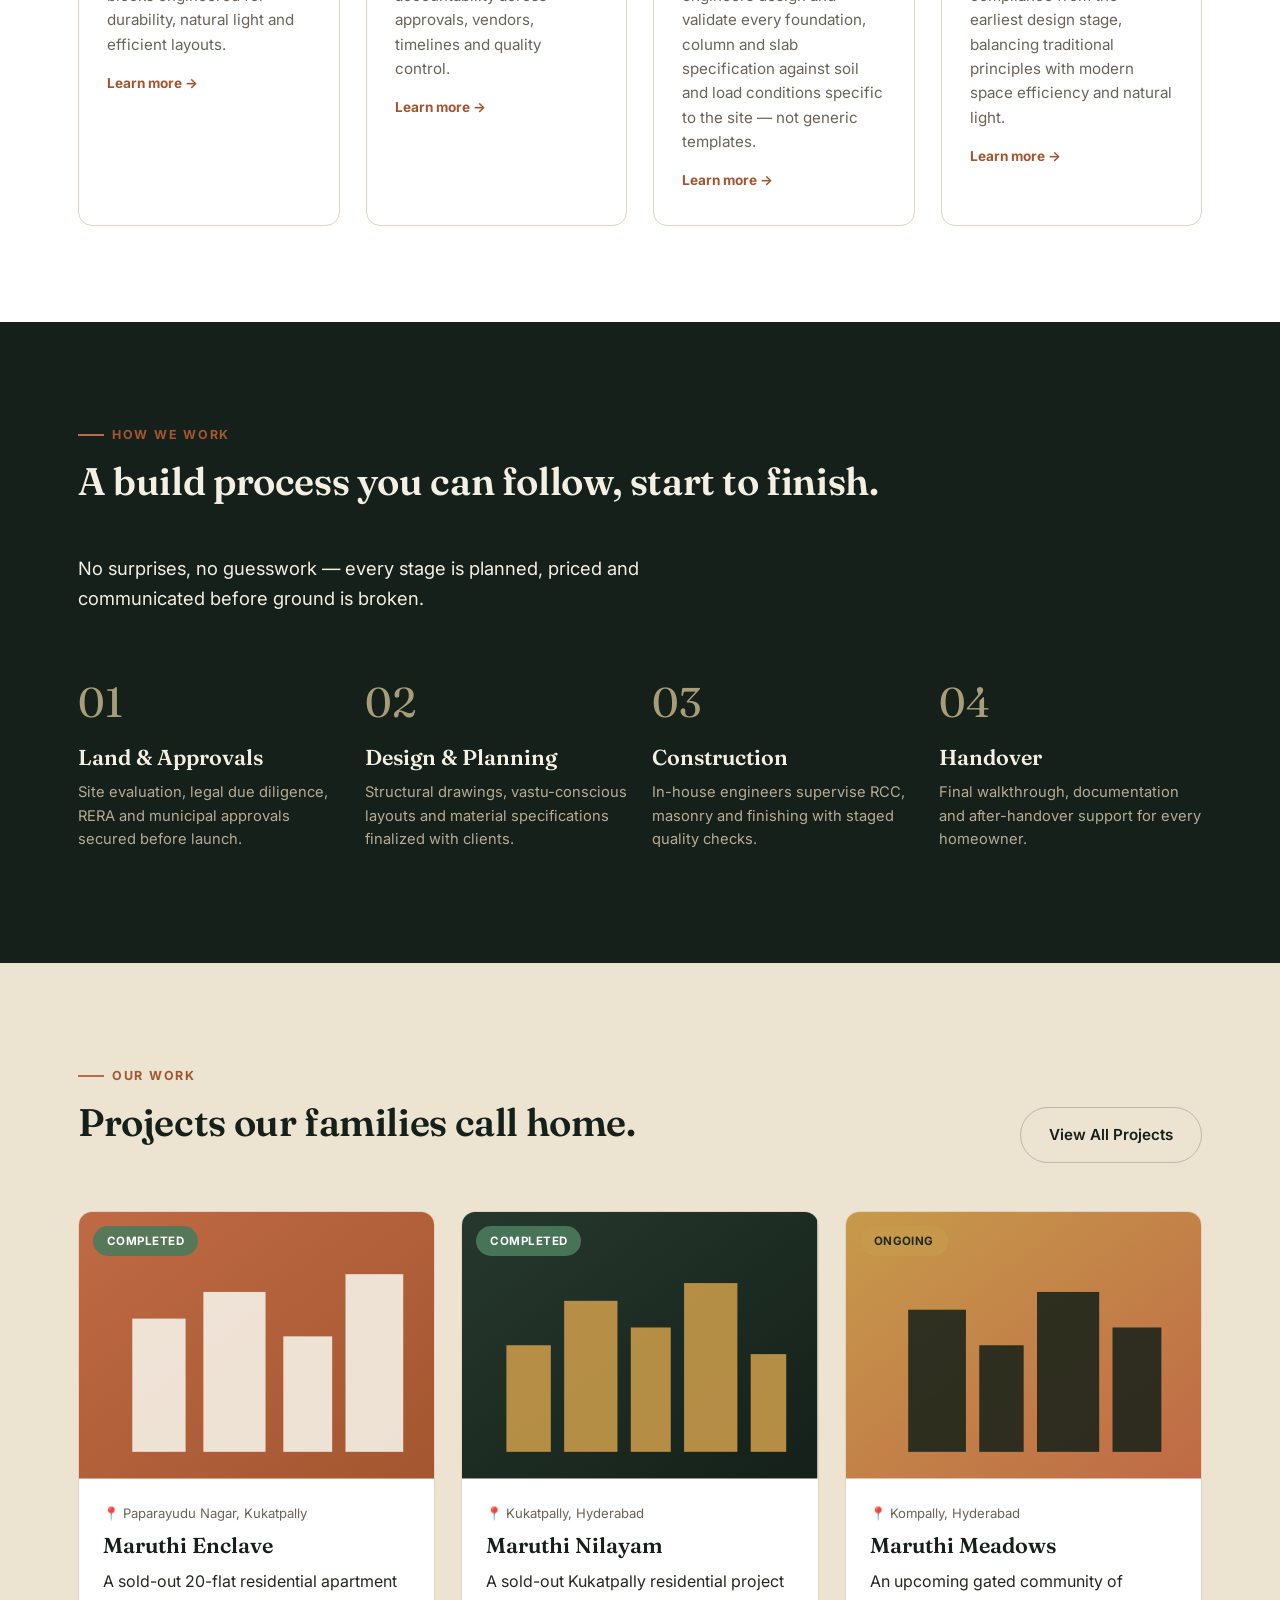
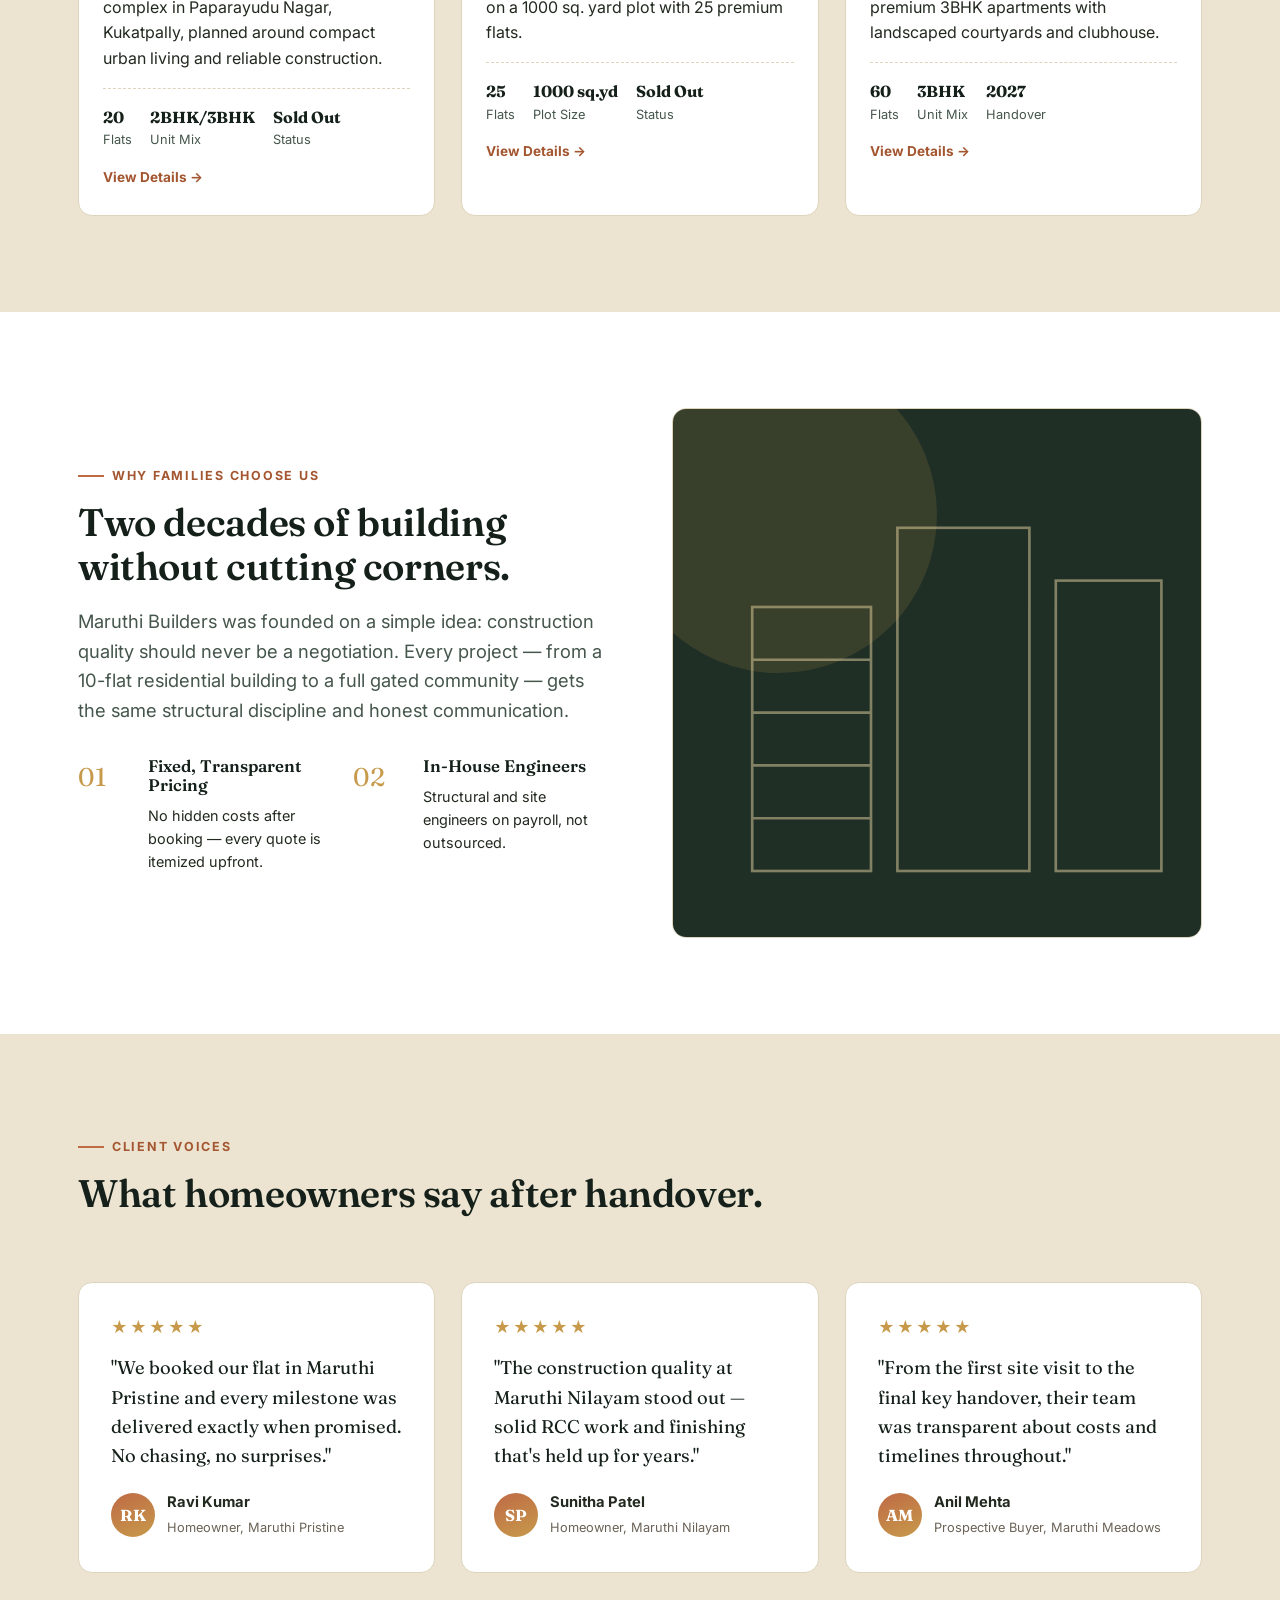
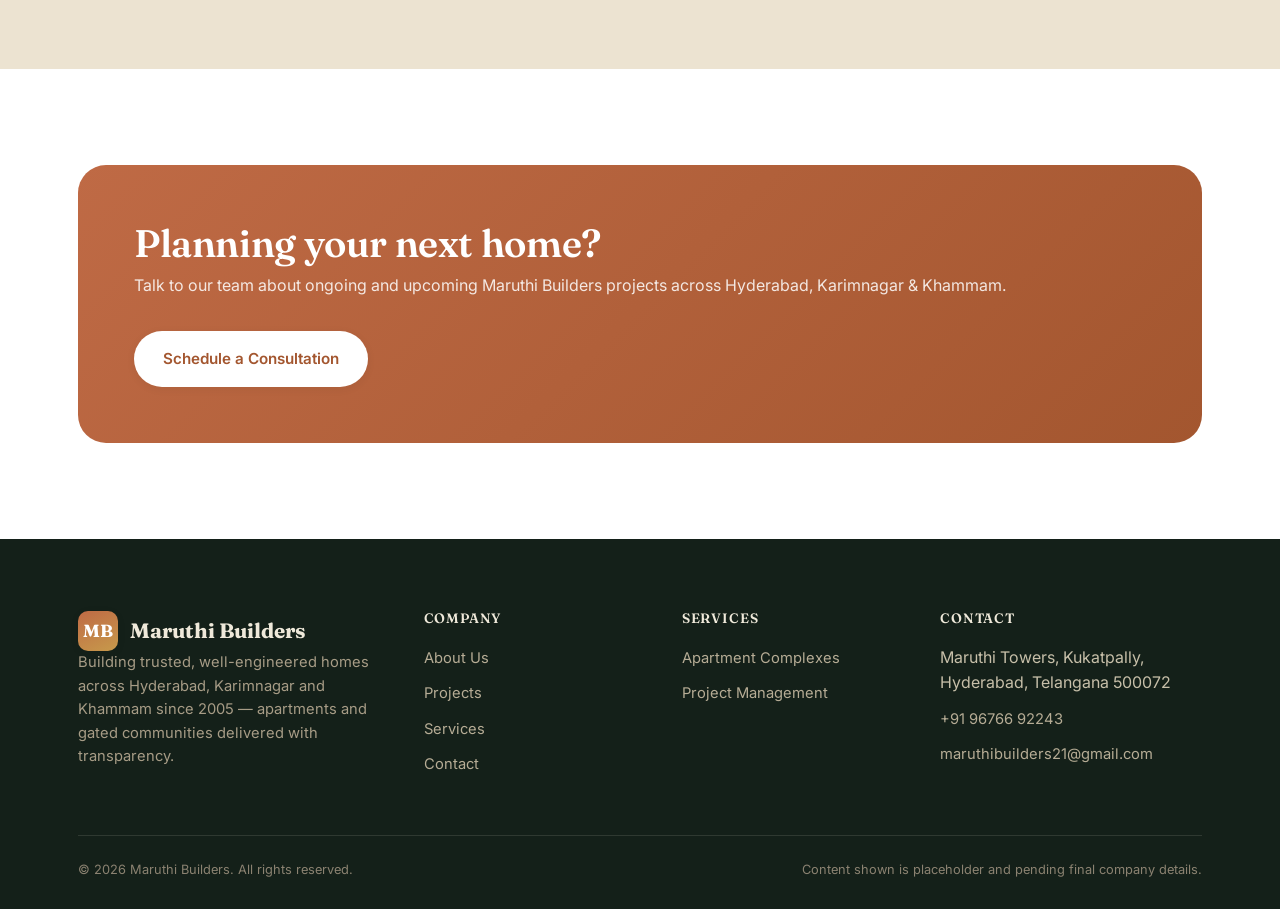
==== commit 2b8c1f6b: "Add per-project detail pages, refresh contact/service-area info, trim service lineup - Add individua" ====
--- a/index.html
+++ b/index.html
@@ -4,7 +4,7 @@
 <meta charset="UTF-8" />
 <meta name="viewport" content="width=device-width, initial-scale=1.0" />
 <title>Maruthi Builders | Trusted Residential Construction in Hyderabad</title>
-<meta name="description" content="Maruthi Builders delivers premium apartments, villas and gated communities across Hyderabad — end-to-end construction with transparent, on-time handovers." />
+<meta name="description" content="Maruthi Builders delivers premium apartments and gated communities across Hyderabad, Karimnagar & Khammam — end-to-end construction with transparent, on-time handovers." />
 <link rel="preconnect" href="https://fonts.googleapis.com">
 <link href="https://fonts.googleapis.com/css2?family=Fraunces:wght@500;600;700&family=Inter:wght@400;500;600;700&display=swap" rel="stylesheet">
 <link rel="stylesheet" href="css/styles.css" />
@@ -27,7 +27,7 @@
     <div class="nav-cta">
       <div class="nav-phone">
         <span>Call us</span>
-        <strong>+91 90000 12345</strong>
+        <strong>+91 96766 92243</strong>
       </div>
       <a href="contact.html" class="btn btn-primary btn-sm">Get a Quote</a>
     </div>
@@ -41,9 +41,9 @@
 <section class="hero">
   <div class="container">
     <div class="hero-copy">
-      <span class="eyebrow">Building Hyderabad Since 2005</span>
+      <span class="eyebrow">Building Hyderabad, Karimnagar &amp; Khammam Since 2005</span>
       <h1>Homes built on trust, delivered with precision.</h1>
-      <p class="lede">Maruthi Builders plans, engineers and constructs apartments, villas and gated communities across Hyderabad — one accountable team, from foundation to keys-in-hand.</p>
+      <p class="lede">Maruthi Builders plans, engineers and constructs apartments and gated communities across Hyderabad, Karimnagar &amp; Khammam — one accountable team, from foundation to keys-in-hand.</p>
       <div class="hero-actions">
         <a href="projects.html" class="btn btn-primary">View Our Projects</a>
         <a href="contact.html" class="btn btn-on-dark">Book a Site Visit</a>
@@ -54,11 +54,11 @@
           <div class="stat-label">Years of Building</div>
         </div>
         <div>
-          <div class="stat-num"><span data-count="45" data-suffix="+">0</span></div>
+          <div class="stat-num"><span data-count="15" data-suffix="+">0</span></div>
           <div class="stat-label">Projects Delivered</div>
         </div>
         <div>
-          <div class="stat-num"><span data-count="1200" data-suffix="+">0</span></div>
+          <div class="stat-num"><span data-count="250" data-suffix="+">0</span></div>
           <div class="stat-label">Families Housed</div>
         </div>
       </div>
@@ -127,7 +127,7 @@
         <span class="eyebrow">What We Build</span>
         <h2>Construction &amp; development,<br>done the accountable way.</h2>
       </div>
-      <p class="lede">From compact flats to gated villa communities, every project runs through the same disciplined process — clear drawings, honest budgeting and site supervision you can actually see.</p>
+      <p class="lede">From compact flats to large-scale apartment developments, every project runs through the same disciplined process — clear drawings, honest budgeting and site supervision you can actually see.</p>
     </div>
 
     <div class="grid grid-4">
@@ -141,26 +141,26 @@
       </div>
       <div class="card reveal">
         <div class="card-icon">
-          <svg viewBox="0 0 24 24" fill="none" stroke="currentColor" stroke-width="1.8"><path d="M3 12l9-9 9 9M5 10v10h14V10"/></svg>
-        </div>
-        <h3>Independent Villas</h3>
-        <p>Custom villa construction with private plots, structural strength and premium finishing.</p>
+          <svg viewBox="0 0 24 24" fill="none" stroke="currentColor" stroke-width="1.8"><path d="M3 3h18v18H3zM3 9h18M9 21V9"/></svg>
+        </div>
+        <h3>Project Management</h3>
+        <p>Single point of accountability across approvals, vendors, timelines and quality control.</p>
         <a href="services.html" class="card-link">Learn more →</a>
       </div>
       <div class="card reveal">
         <div class="card-icon">
-          <svg viewBox="0 0 24 24" fill="none" stroke="currentColor" stroke-width="1.8"><path d="M4 21V9l8-6 8 6v12M4 21h16M9 21v-6h6v6"/></svg>
-        </div>
-        <h3>Gated Communities</h3>
-        <p>Planned townships with shared amenities, landscaping and secure, well-managed common areas.</p>
+          <svg viewBox="0 0 24 24" fill="none" stroke="currentColor" stroke-width="1.8"><path d="M12 2l3 7h7l-5.5 4.5L18 21l-6-4-6 4 1.5-7.5L2 9h7z"/></svg>
+        </div>
+        <h3>Structural &amp; Civil Engineering</h3>
+        <p>In-house structural engineers design and validate every foundation, column and slab specification against soil and load conditions specific to the site — not generic templates.</p>
         <a href="services.html" class="card-link">Learn more →</a>
       </div>
       <div class="card reveal">
         <div class="card-icon">
-          <svg viewBox="0 0 24 24" fill="none" stroke="currentColor" stroke-width="1.8"><path d="M3 3h18v18H3zM3 9h18M9 21V9"/></svg>
-        </div>
-        <h3>Project Management</h3>
-        <p>Single point of accountability across approvals, vendors, timelines and quality control.</p>
+          <svg viewBox="0 0 24 24" fill="none" stroke="currentColor" stroke-width="1.8"><path d="M4 4h16v16H4zM4 12h16M12 4v16"/></svg>
+        </div>
+        <h3>Vastu-Conscious Planning</h3>
+        <p>Layouts reviewed for vastu compliance from the earliest design stage, balancing traditional principles with modern space efficiency and natural light.</p>
         <a href="services.html" class="card-link">Learn more →</a>
       </div>
     </div>
@@ -230,12 +230,13 @@
         <div class="project-body">
           <div class="project-loc">📍 Paparayudu Nagar, Kukatpally</div>
           <h3>Maruthi Enclave</h3>
-          <p>A 20-flat residential complex built around efficient layouts and strong community living.</p>
+          <p>A sold-out 20-flat residential apartment complex in Paparayudu Nagar, Kukatpally, planned around compact urban living and reliable construction.</p>
           <div class="project-meta">
             <div><strong>20</strong>Flats</div>
             <div><strong>2BHK/3BHK</strong>Unit Mix</div>
             <div><strong>Sold Out</strong>Status</div>
           </div>
+          <a href="projects/maruthi-enclave-kukatpally.html" class="card-link">View Details →</a>
         </div>
       </article>
 
@@ -253,12 +254,13 @@
         <div class="project-body">
           <div class="project-loc">📍 Kukatpally, Hyderabad</div>
           <h3>Maruthi Nilayam</h3>
-          <p>25 thoughtfully planned homes on a 1000 sq. yard plot, engineered for long-term structural strength.</p>
+          <p>A sold-out Kukatpally residential project on a 1000 sq. yard plot with 25 premium flats.</p>
           <div class="project-meta">
             <div><strong>25</strong>Flats</div>
             <div><strong>1000 sq.yd</strong>Plot Size</div>
             <div><strong>Sold Out</strong>Status</div>
           </div>
+          <a href="projects/maruthi-nilayam-kukatpally.html" class="card-link">View Details →</a>
         </div>
       </article>
 
@@ -282,6 +284,7 @@
             <div><strong>3BHK</strong>Unit Mix</div>
             <div><strong>2027</strong>Handover</div>
           </div>
+          <a href="projects/maruthi-meadows-kompally.html" class="card-link">View Details →</a>
         </div>
       </article>
 
@@ -340,10 +343,10 @@
     <div class="grid grid-3">
       <div class="testimonial-card reveal">
         <div class="stars">★★★★★</div>
-        <p class="testimonial-quote">"We booked our flat in Maruthi Enclave and every milestone was delivered exactly when promised. No chasing, no surprises."</p>
+        <p class="testimonial-quote">"We booked our flat in Maruthi Pristine and every milestone was delivered exactly when promised. No chasing, no surprises."</p>
         <div class="testimonial-person">
           <div class="avatar">RK</div>
-          <div><strong>Ravi Kumar</strong><span>Homeowner, Maruthi Enclave</span></div>
+          <div><strong>Ravi Kumar</strong><span>Homeowner, Maruthi Pristine</span></div>
         </div>
       </div>
       <div class="testimonial-card reveal">
@@ -372,7 +375,7 @@
     <div class="cta-band reveal">
       <div>
         <h2>Planning your next home?</h2>
-        <p>Talk to our team about ongoing and upcoming Maruthi Builders projects across Hyderabad.</p>
+        <p>Talk to our team about ongoing and upcoming Maruthi Builders projects across Hyderabad, Karimnagar &amp; Khammam.</p>
       </div>
       <a href="contact.html" class="btn btn-primary">Schedule a Consultation</a>
     </div>
@@ -387,12 +390,7 @@
           <span class="brand-mark">MB</span>
           <span>Maruthi Builders</span>
         </a>
-        <p>Building trusted, well-engineered homes across Hyderabad since 2005 — apartments, villas and gated communities delivered with transparency.</p>
-        <div class="footer-social">
-          <a href="#" aria-label="Facebook">f</a>
-          <a href="#" aria-label="Instagram">ig</a>
-          <a href="#" aria-label="LinkedIn">in</a>
-        </div>
+        <p>Building trusted, well-engineered homes across Hyderabad, Karimnagar and Khammam since 2005 — apartments and gated communities delivered with transparency.</p>
       </div>
       <div class="footer-col">
         <h4>Company</h4>
@@ -407,8 +405,6 @@
         <h4>Services</h4>
         <ul>
           <li><a href="services.html">Apartment Complexes</a></li>
-          <li><a href="services.html">Independent Villas</a></li>
-          <li><a href="services.html">Gated Communities</a></li>
           <li><a href="services.html">Project Management</a></li>
         </ul>
       </div>
@@ -416,8 +412,8 @@
         <h4>Contact</h4>
         <ul>
           <li>Maruthi Towers, Kukatpally, Hyderabad, Telangana 500072</li>
-          <li><a href="tel:+919000012345">+91 90000 12345</a></li>
-          <li><a href="mailto:info@maruthibuilders.in">info@maruthibuilders.in</a></li>
+          <li><a href="tel:+919676692243">+91 96766 92243</a></li>
+          <li><a href="mailto:maruthibuilders21@gmail.com">maruthibuilders21@gmail.com</a></li>
         </ul>
       </div>
     </div>
--- a/css/styles.css
+++ b/css/styles.css
@@ -322,19 +322,22 @@
 }
 .trust-strip .container {
   display: flex;
-  flex-wrap: wrap;
-  gap: 28px;
+  flex-wrap: nowrap;
+  gap: clamp(6px, 1.8vw, 28px);
   justify-content: space-between;
   align-items: center;
 }
 .trust-item {
   display: flex;
   align-items: center;
-  gap: 10px;
-  font-size: 0.88rem;
+  gap: 8px;
+  font-size: clamp(0.62rem, 1.55vw, 0.88rem);
   color: var(--ink-soft);
   font-weight: 600;
-}
+  white-space: nowrap;
+  min-width: 0;
+}
+.trust-item .dot { flex-shrink: 0; }
 .trust-item .dot { width: 8px; height: 8px; border-radius: 50%; background: var(--terracotta); }
 
 /* ==========================================================================
@@ -507,6 +510,39 @@
 .cta-band h2 { color: #fff; margin-bottom: 8px; }
 .cta-band p { color: rgba(255,255,255,0.85); margin: 0; }
 .cta-band .btn-primary { background: #fff; color: var(--terracotta-dark); }
+
+/* ==========================================================================
+   Project detail pages
+   ========================================================================== */
+.detail-specs { display: grid; grid-template-columns: 1fr 1fr; gap: 0 32px; }
+.detail-specs > div { padding: 14px 0; border-top: 1px dashed var(--line); }
+.detail-specs > div:nth-child(1), .detail-specs > div:nth-child(2) { border-top: none; }
+.detail-specs dt { font-weight: 700; color: var(--ink); font-family: var(--font-head); font-size: 0.95rem; margin-bottom: 4px; }
+.detail-specs dd { margin: 0; color: var(--ink-fade); font-size: 0.9rem; line-height: 1.5; }
+.amenity-grid { display: grid; grid-template-columns: repeat(3, 1fr); gap: 14px; }
+.amenity-chip {
+  background: var(--surface);
+  border: 1px solid var(--line);
+  border-radius: var(--radius-md);
+  padding: 18px 14px;
+  text-align: center;
+  font-weight: 600;
+  font-size: 0.88rem;
+  color: var(--ink-soft);
+}
+.area-table { width: 100%; border-collapse: collapse; font-size: 0.9rem; }
+.area-table th, .area-table td { padding: 10px 14px; border-bottom: 1px solid var(--line); text-align: left; }
+.area-table th { font-family: var(--font-head); color: var(--ink); background: var(--sand); }
+.rera-badge {
+  display: inline-flex; align-items: center; gap: 8px;
+  background: var(--sand-deep); border: 1px solid var(--line);
+  border-radius: 999px; padding: 8px 16px; font-size: 0.8rem;
+  font-weight: 700; color: var(--ink-soft); margin-bottom: 18px;
+}
+@media (max-width: 720px) {
+  .detail-specs { grid-template-columns: 1fr; }
+  .amenity-grid { grid-template-columns: repeat(2, 1fr); }
+}
 .cta-band .btn-primary:hover { background: var(--ink); color: #fff; }
 
 /* ==========================================================================
@@ -525,13 +561,6 @@
 .footer-col ul li { margin-bottom: 10px; }
 .footer-col a { color: #b6ac95; font-size: 0.92rem; }
 .footer-col a:hover { color: var(--gold-soft); }
-.footer-social { display: flex; gap: 12px; margin-top: 20px; }
-.footer-social a {
-  width: 38px; height: 38px; border-radius: 50%;
-  border: 1px solid rgba(239,233,218,0.2);
-  display: flex; align-items: center; justify-content: center;
-}
-.footer-social a:hover { background: var(--terracotta); border-color: var(--terracotta); }
 .footer-bottom {
   padding-top: 24px;
   display: flex;
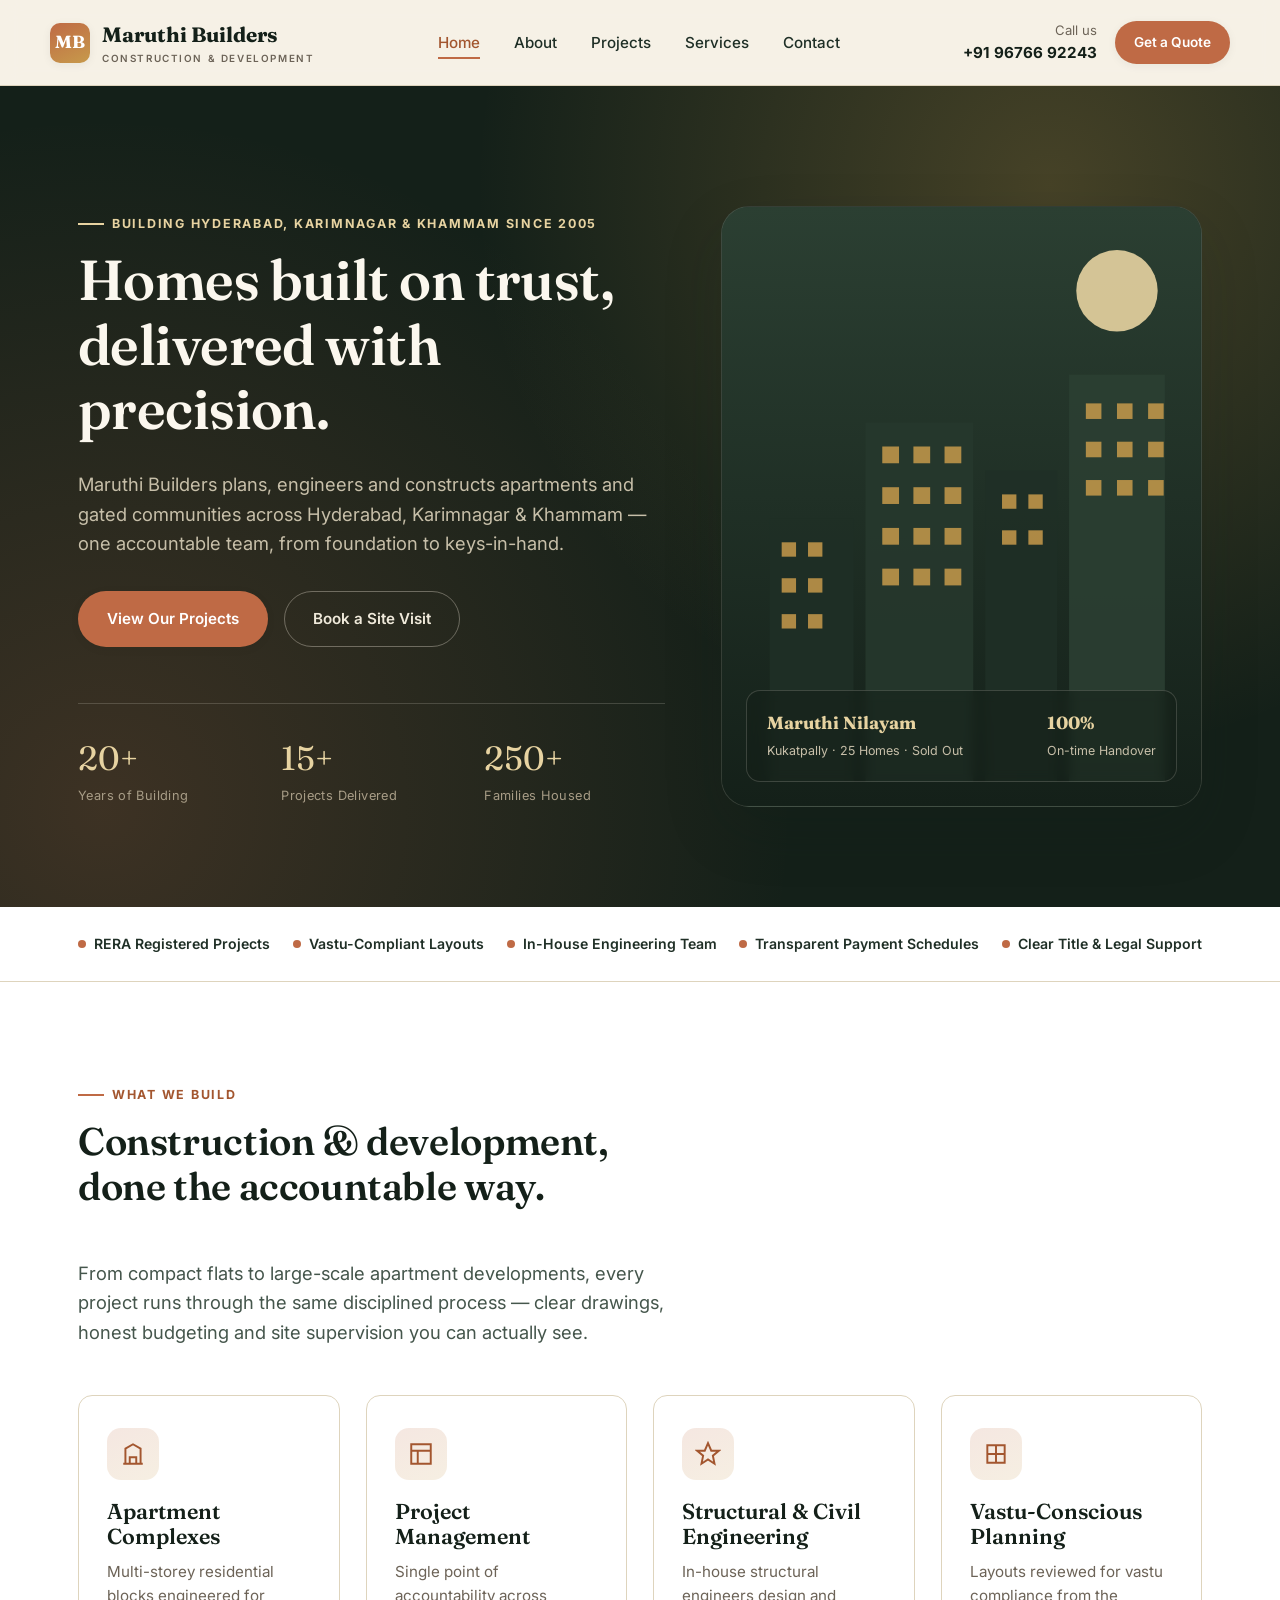
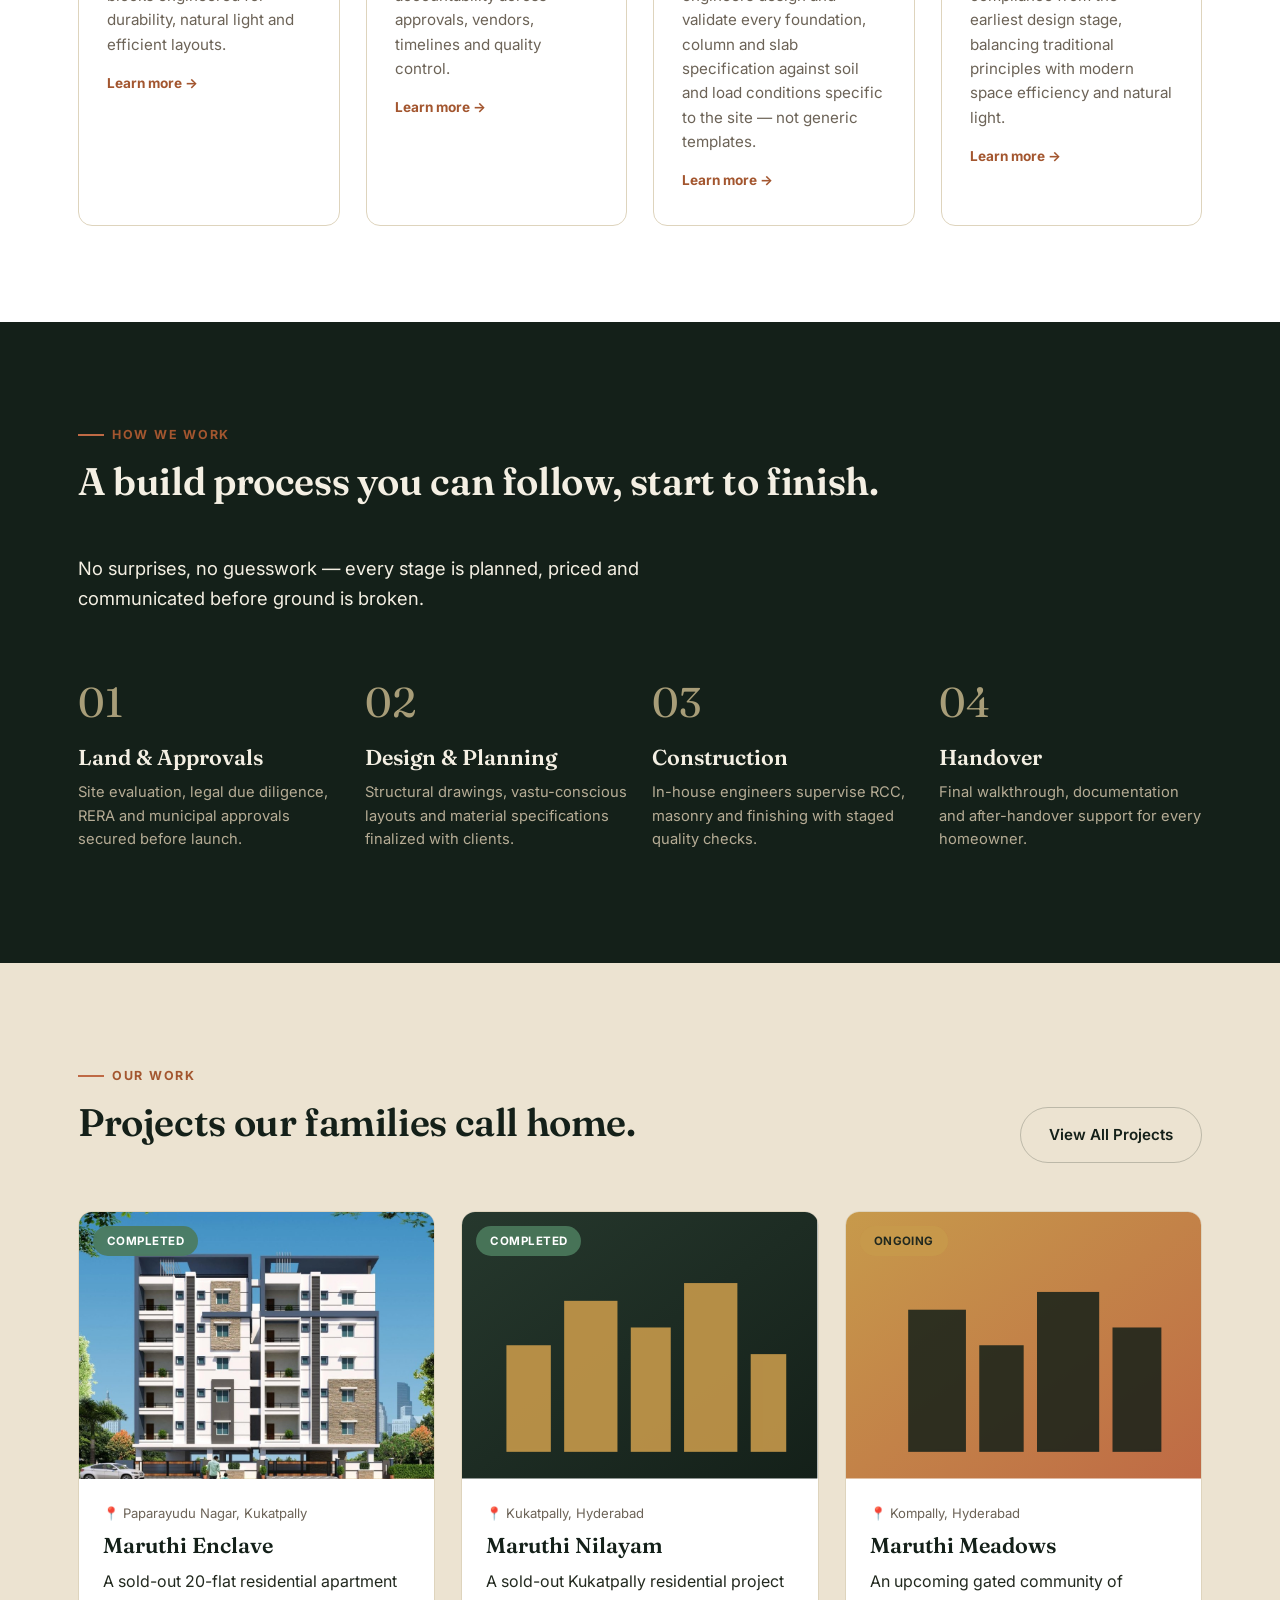
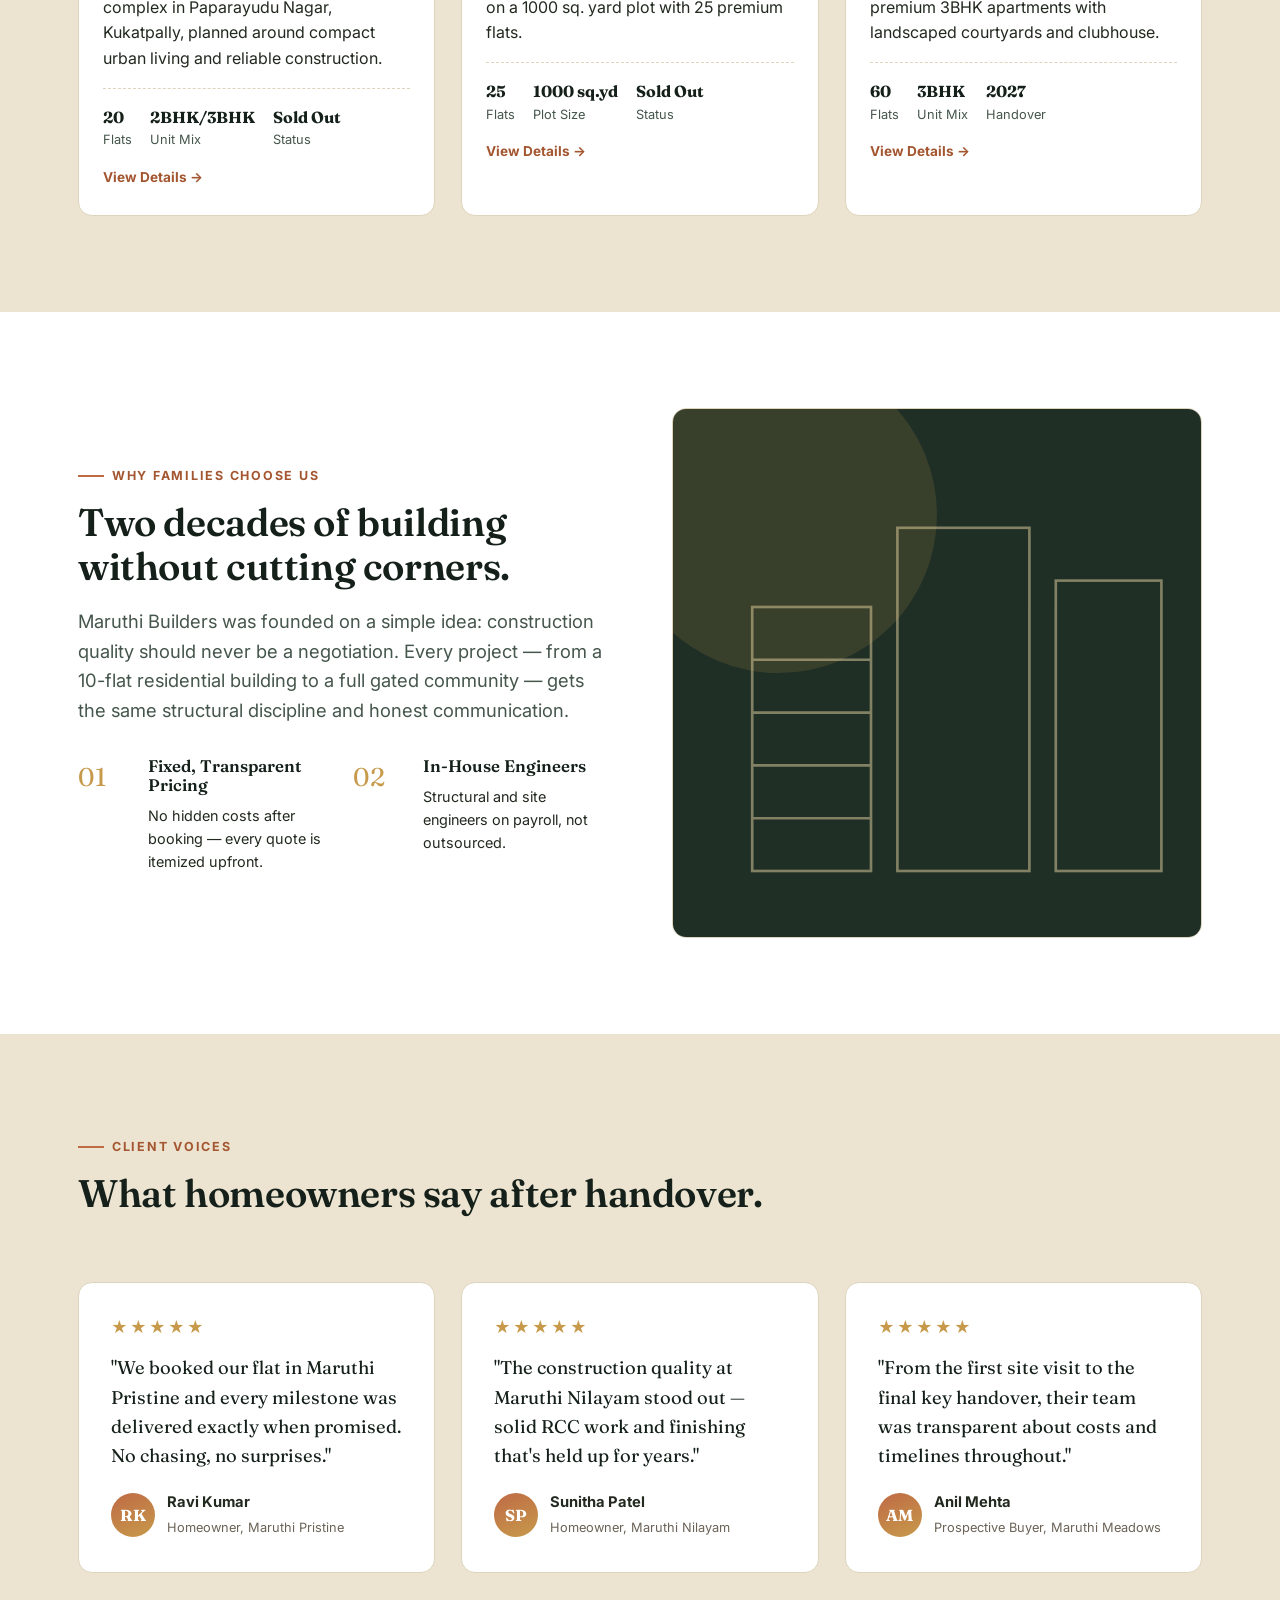
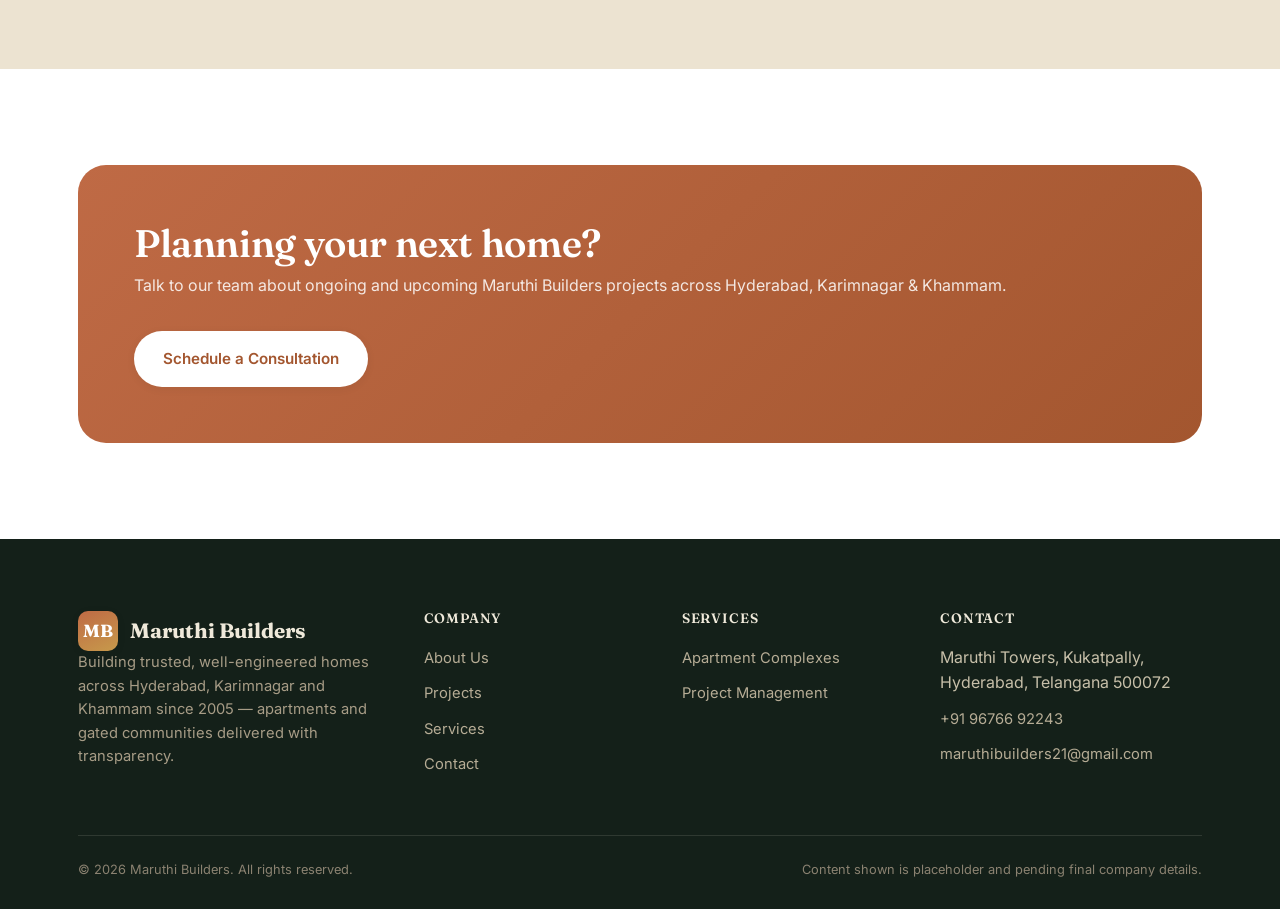
==== commit 127de524: "Add real building photo for Maruthi Enclave" ====
--- a/index.html
+++ b/index.html
@@ -217,14 +217,7 @@
 
       <article class="project-card reveal">
         <div class="project-thumb">
-          <svg viewBox="0 0 400 300" xmlns="http://www.w3.org/2000/svg">
-            <rect width="400" height="300" fill="#e7d3a1"/>
-            <rect y="0" width="400" height="300" fill="url(#g1)"/>
-            <defs><linearGradient id="g1" x1="0" y1="0" x2="1" y2="1"><stop offset="0" stop-color="#bf6a45"/><stop offset="1" stop-color="#a3562f"/></linearGradient></defs>
-            <g fill="#f6f1e7" opacity="0.9">
-              <rect x="60" y="120" width="60" height="150"/><rect x="140" y="90" width="70" height="180"/><rect x="230" y="140" width="55" height="130"/><rect x="300" y="70" width="65" height="200"/>
-            </g>
-          </svg>
+          <img src="images/projects/enclave-elevation.jpg" alt="Maruthi Enclave building elevation" loading="lazy" />
           <span class="project-status completed">Completed</span>
         </div>
         <div class="project-body">
--- a/css/styles.css
+++ b/css/styles.css
@@ -443,6 +443,7 @@
   overflow: hidden;
 }
 .project-thumb svg { width: 100%; height: 100%; }
+.project-thumb img { width: 100%; height: 100%; object-fit: cover; display: block; }
 .project-status {
   position: absolute;
   top: 14px;
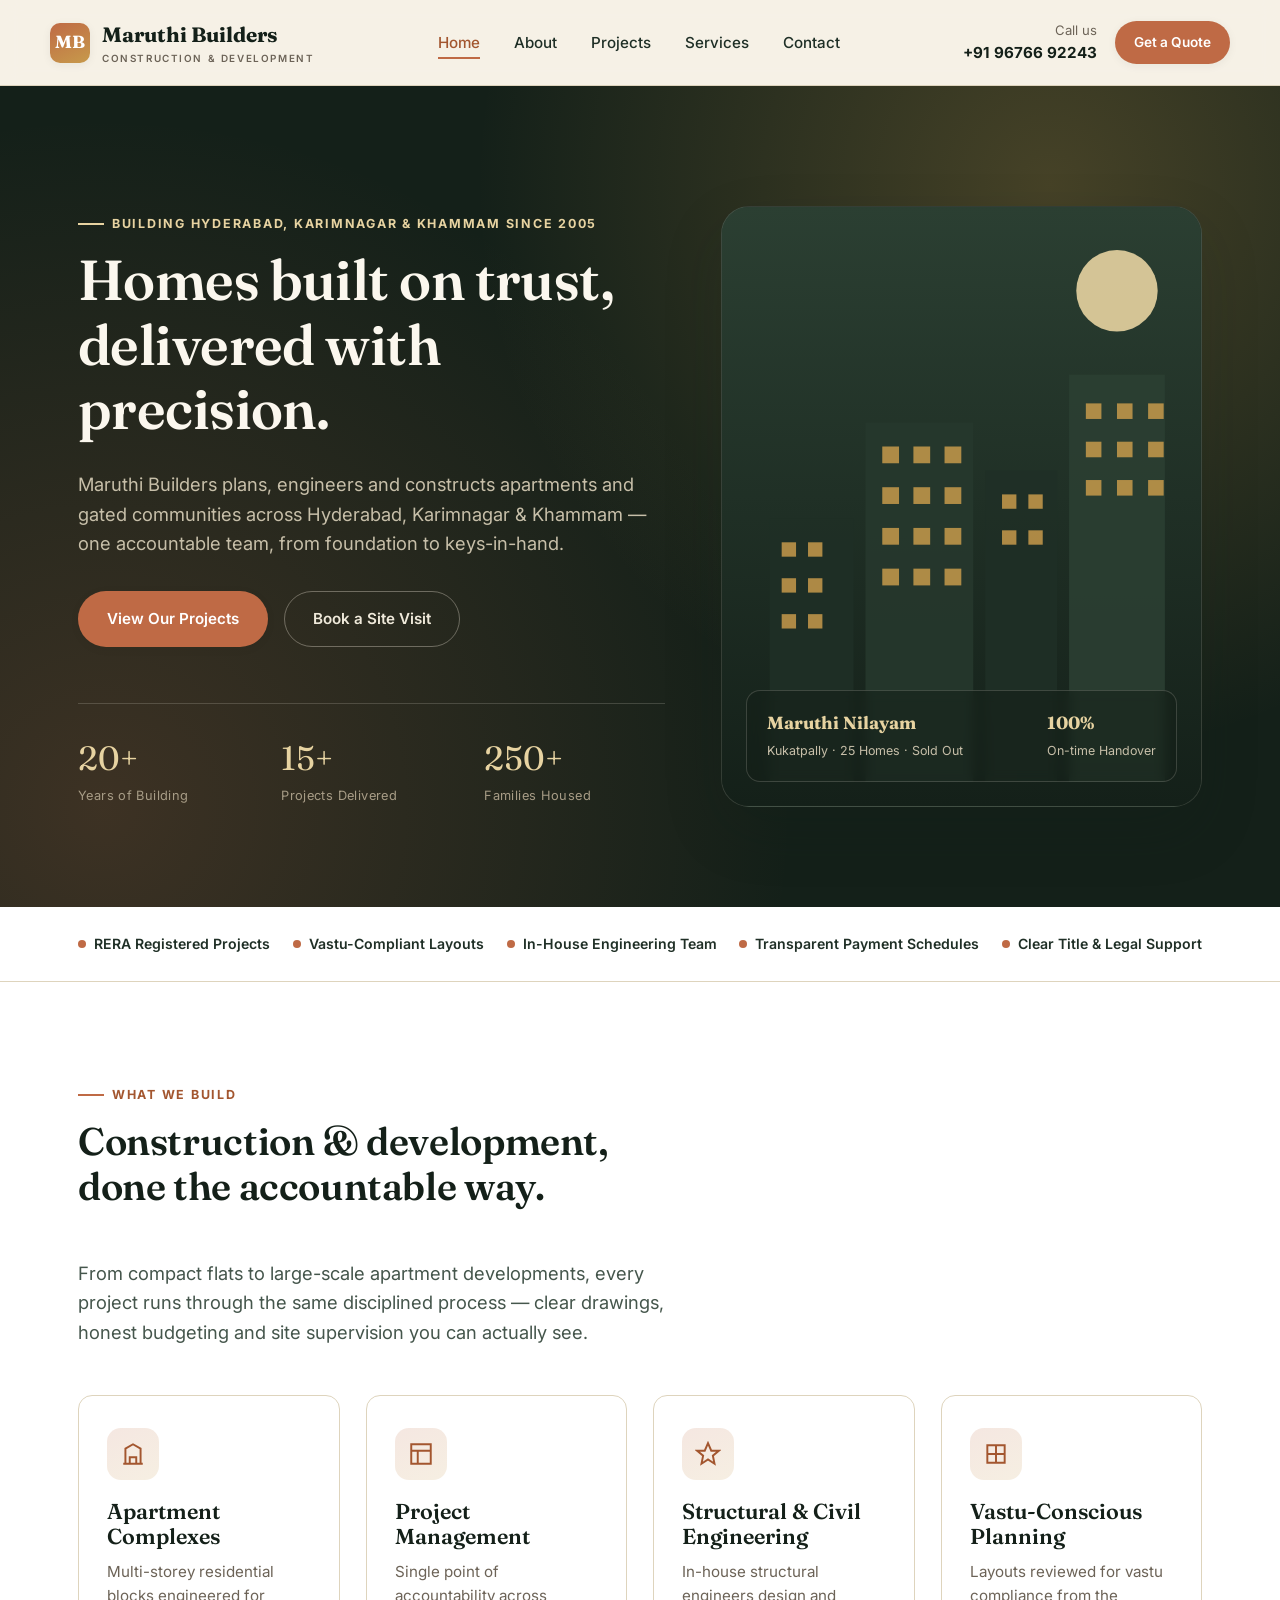
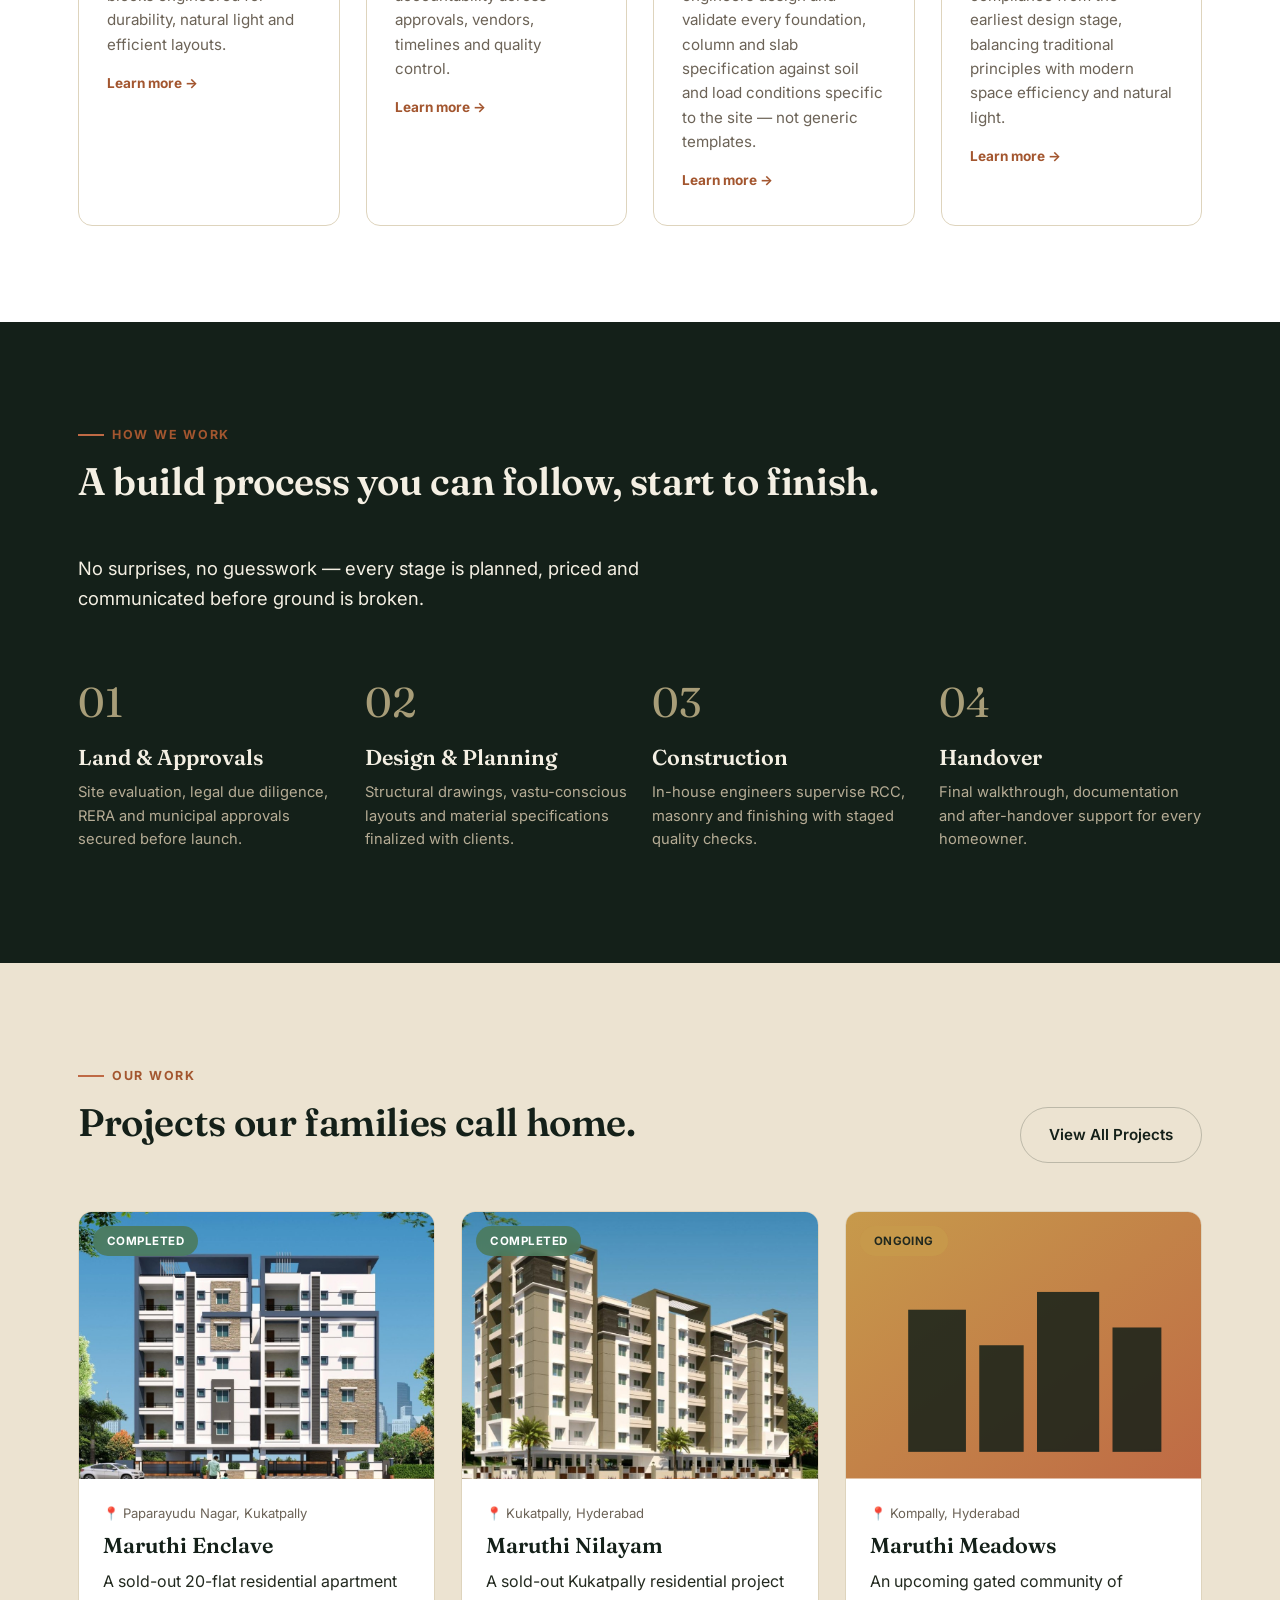
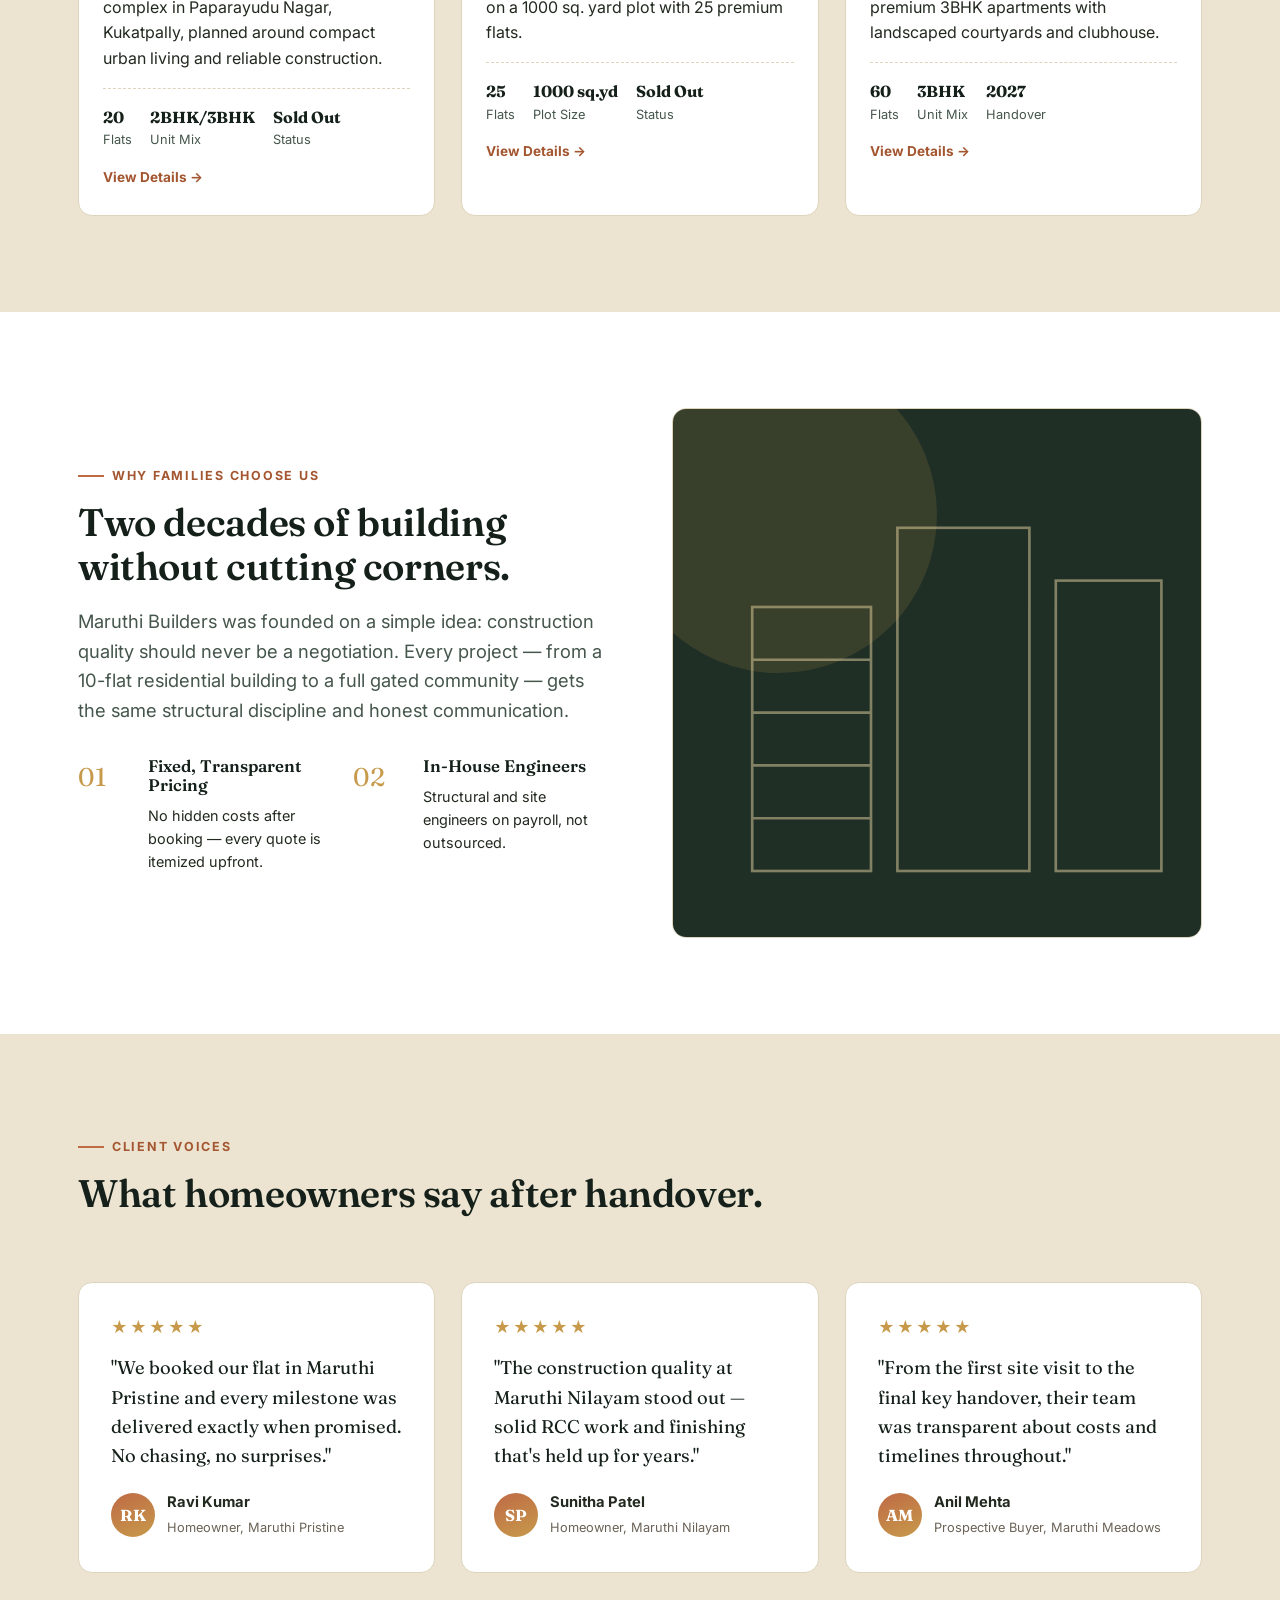
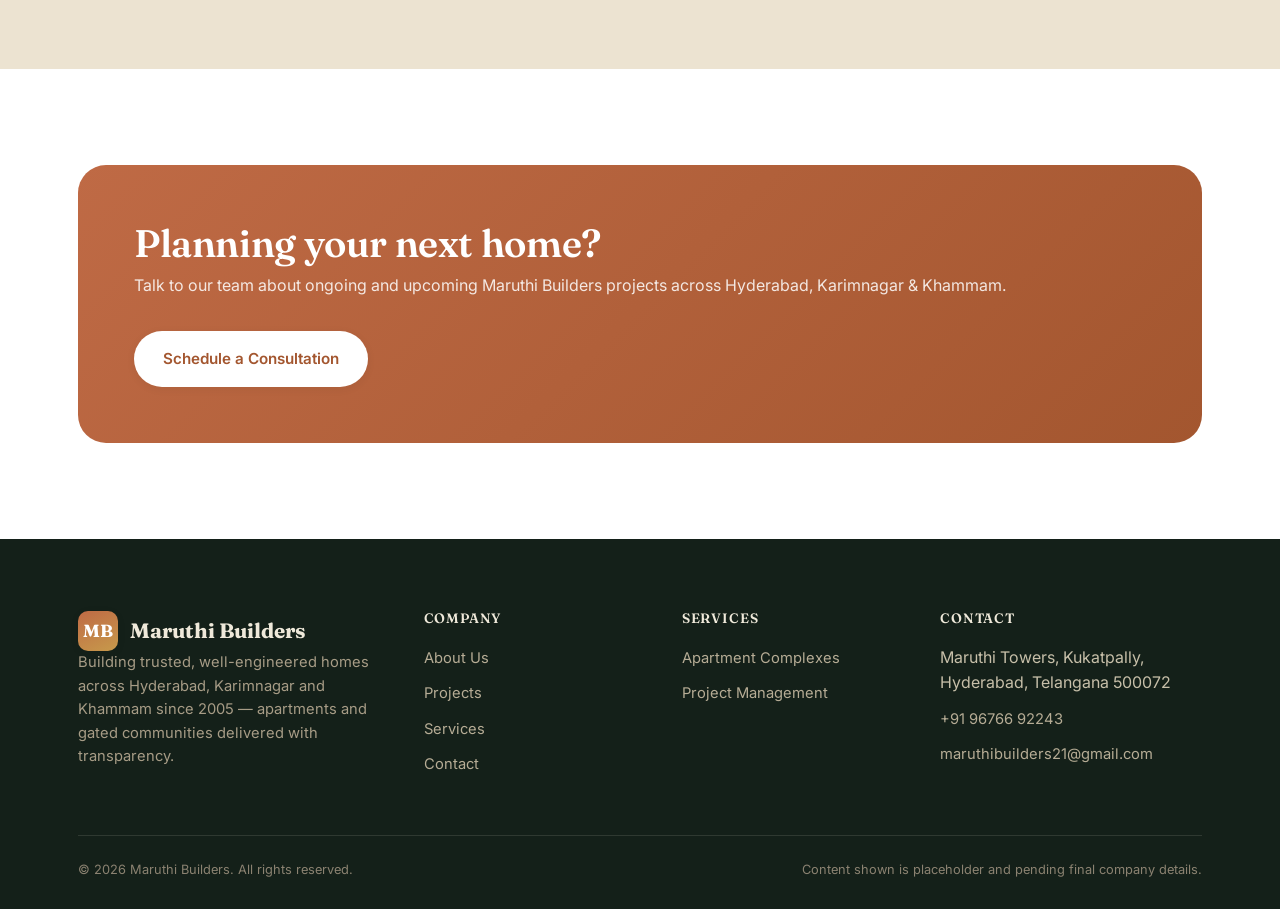
==== commit 4028eb2a: "Add real photos for Maruthi Nilayam and Maruthi Commercial Complex" ====
--- a/index.html
+++ b/index.html
@@ -235,13 +235,7 @@
 
       <article class="project-card reveal">
         <div class="project-thumb">
-          <svg viewBox="0 0 400 300" xmlns="http://www.w3.org/2000/svg">
-            <rect width="400" height="300" fill="url(#g2)"/>
-            <defs><linearGradient id="g2" x1="0" y1="0" x2="1" y2="1"><stop offset="0" stop-color="#26382d"/><stop offset="1" stop-color="#142019"/></linearGradient></defs>
-            <g fill="#c79a4b" opacity="0.9">
-              <rect x="50" y="150" width="50" height="120"/><rect x="115" y="100" width="60" height="170"/><rect x="190" y="130" width="45" height="140"/><rect x="250" y="80" width="60" height="190"/><rect x="325" y="160" width="40" height="110"/>
-            </g>
-          </svg>
+          <img src="images/projects/nilayam-elevation.jpg" alt="Maruthi Nilayam building elevation" loading="lazy" />
           <span class="project-status completed">Completed</span>
         </div>
         <div class="project-body">
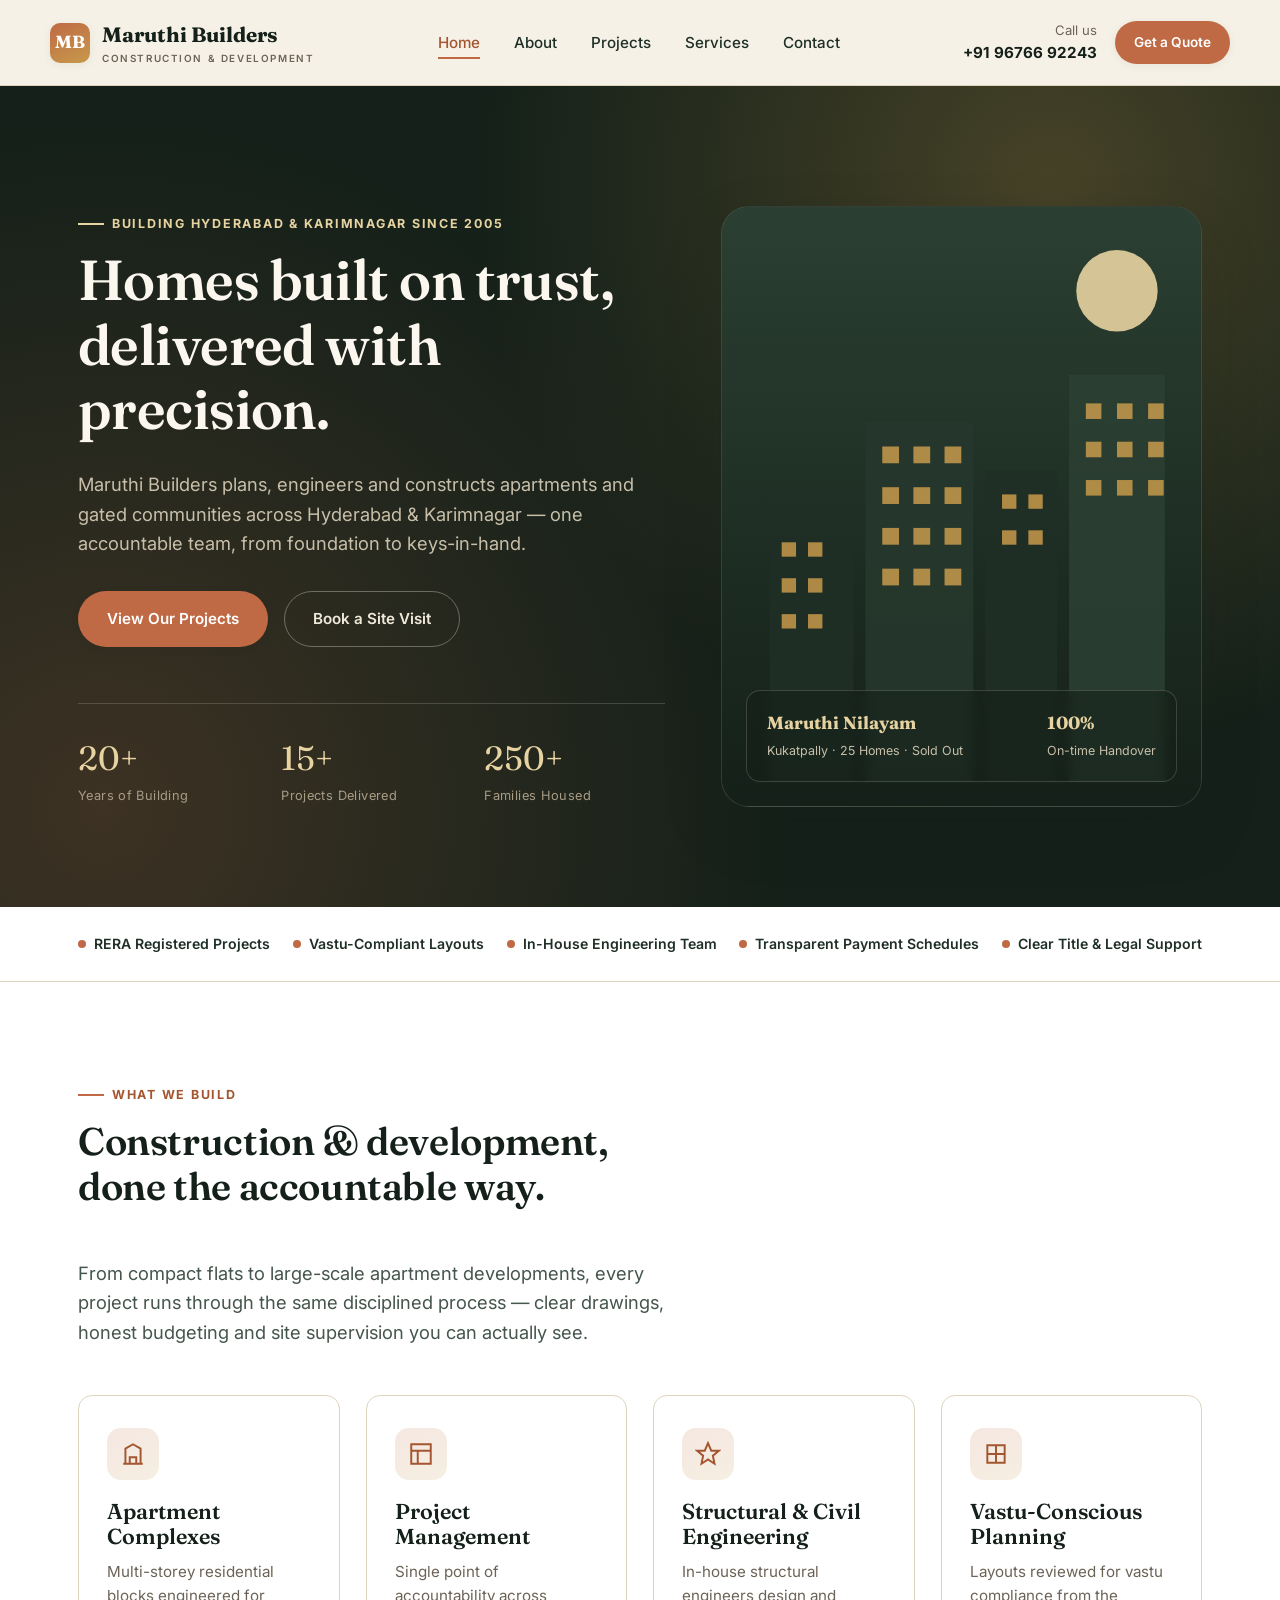
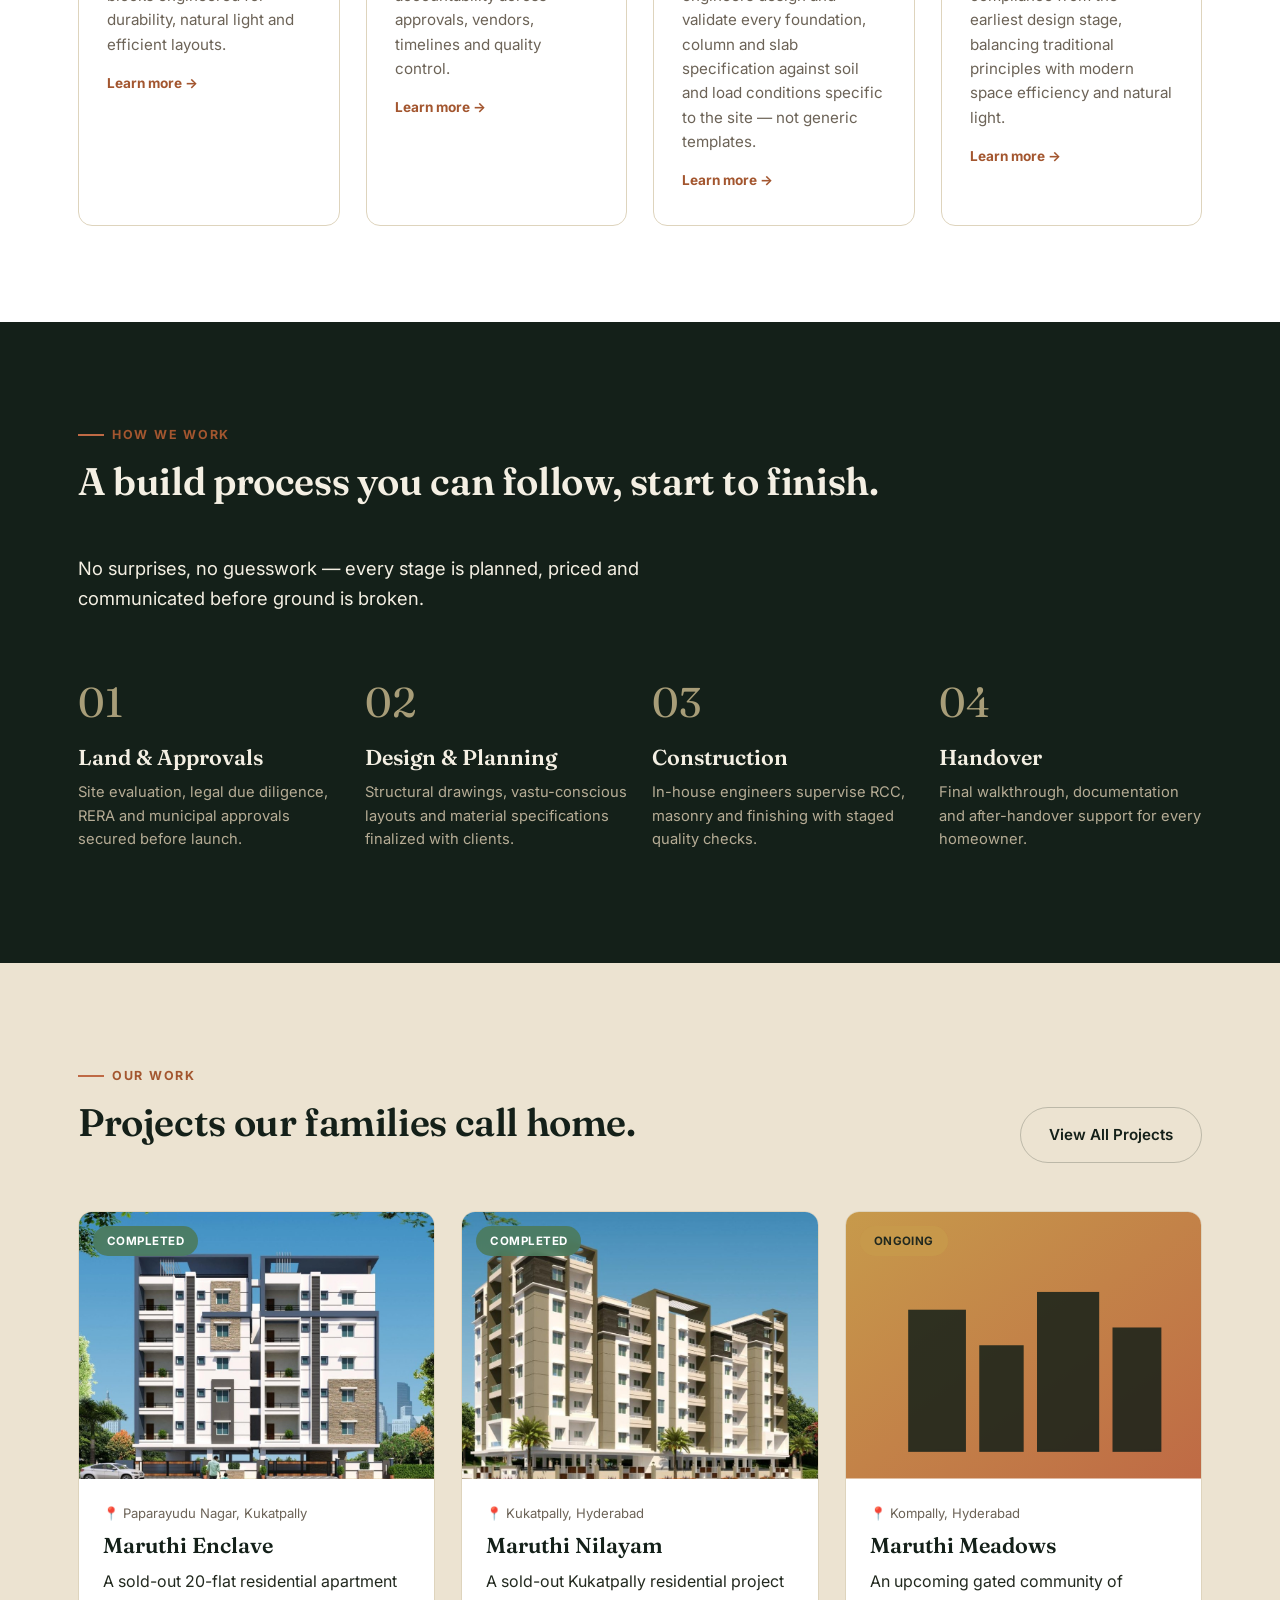
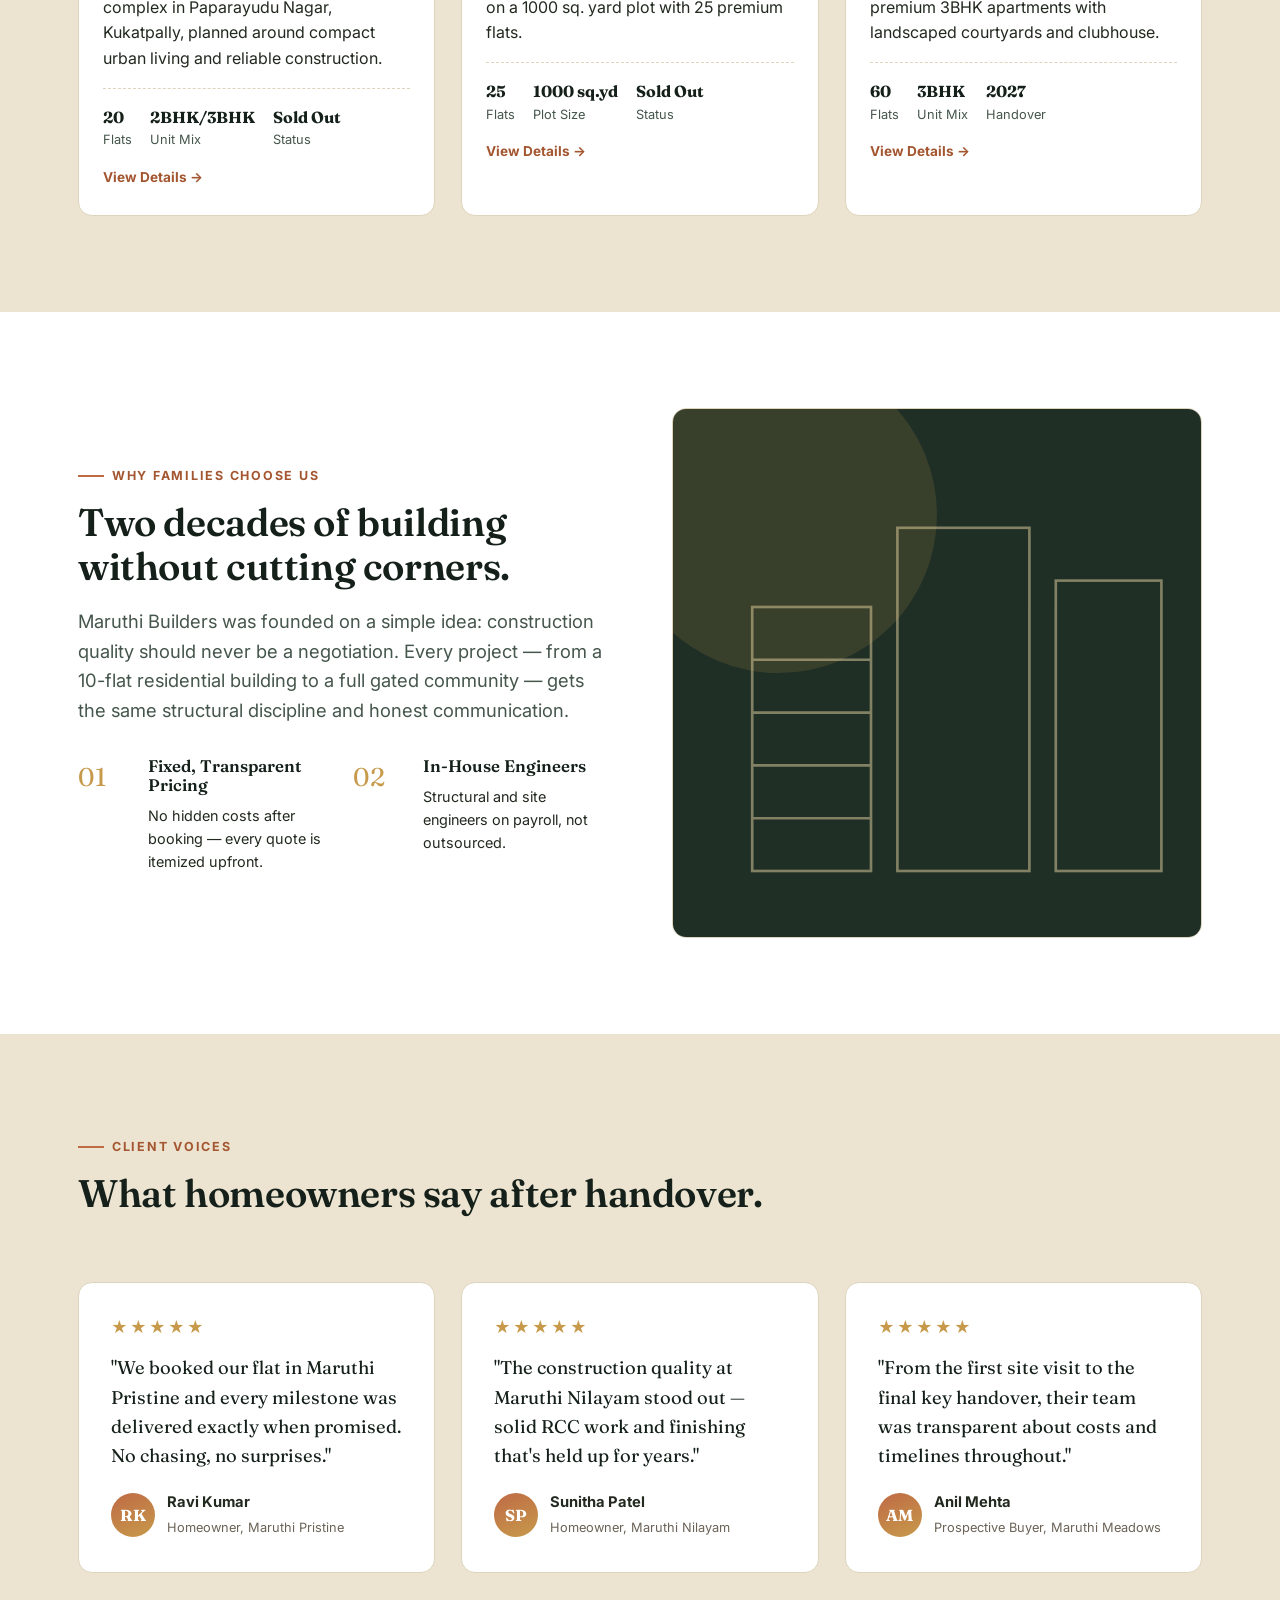
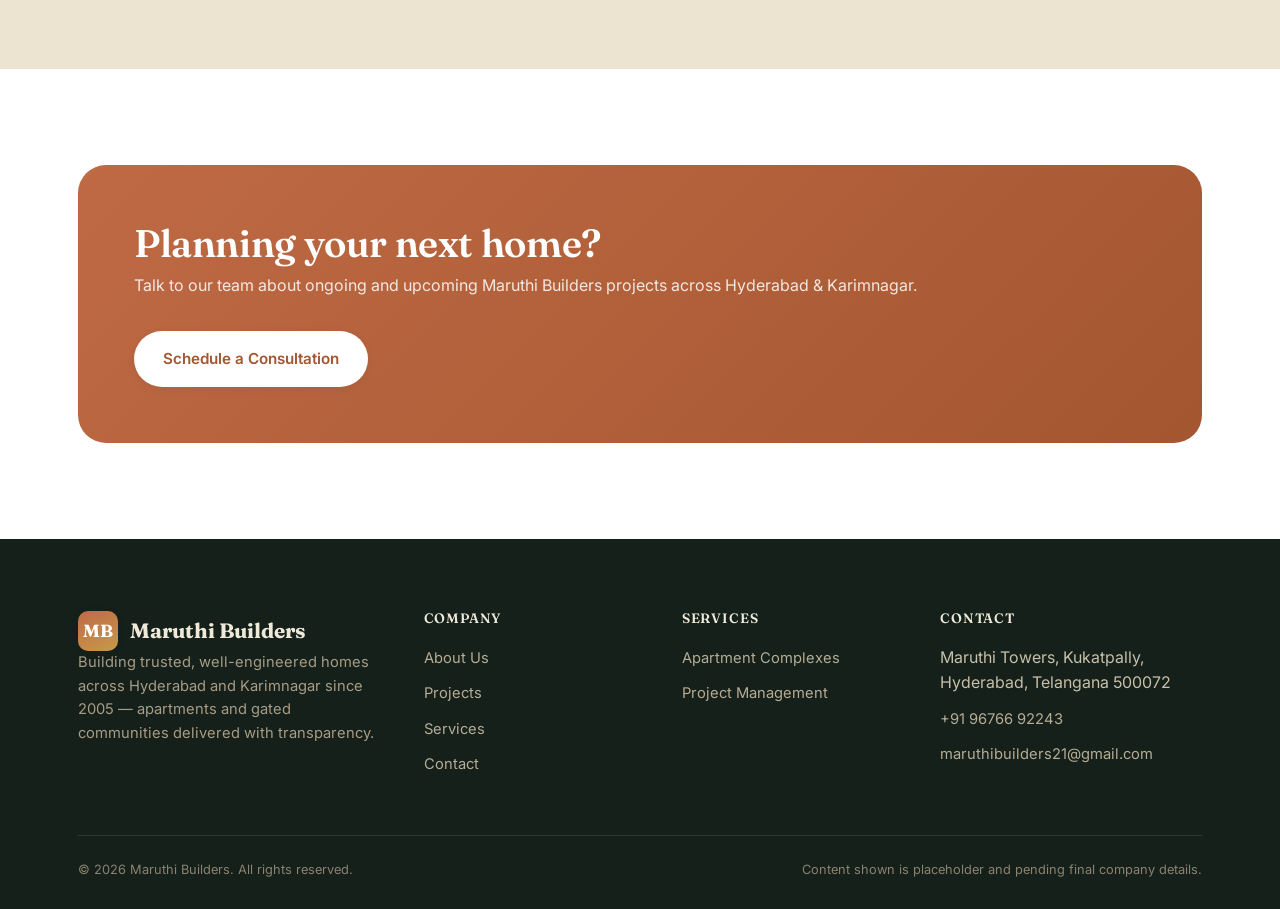
==== commit ecf57722: "Remove Khammam from service area copy site-wide" ====
--- a/index.html
+++ b/index.html
@@ -4,7 +4,7 @@
 <meta charset="UTF-8" />
 <meta name="viewport" content="width=device-width, initial-scale=1.0" />
 <title>Maruthi Builders | Trusted Residential Construction in Hyderabad</title>
-<meta name="description" content="Maruthi Builders delivers premium apartments and gated communities across Hyderabad, Karimnagar & Khammam — end-to-end construction with transparent, on-time handovers." />
+<meta name="description" content="Maruthi Builders delivers premium apartments and gated communities across Hyderabad & Karimnagar — end-to-end construction with transparent, on-time handovers." />
 <link rel="preconnect" href="https://fonts.googleapis.com">
 <link href="https://fonts.googleapis.com/css2?family=Fraunces:wght@500;600;700&family=Inter:wght@400;500;600;700&display=swap" rel="stylesheet">
 <link rel="stylesheet" href="css/styles.css" />
@@ -41,9 +41,9 @@
 <section class="hero">
   <div class="container">
     <div class="hero-copy">
-      <span class="eyebrow">Building Hyderabad, Karimnagar &amp; Khammam Since 2005</span>
+      <span class="eyebrow">Building Hyderabad &amp; Karimnagar Since 2005</span>
       <h1>Homes built on trust, delivered with precision.</h1>
-      <p class="lede">Maruthi Builders plans, engineers and constructs apartments and gated communities across Hyderabad, Karimnagar &amp; Khammam — one accountable team, from foundation to keys-in-hand.</p>
+      <p class="lede">Maruthi Builders plans, engineers and constructs apartments and gated communities across Hyderabad &amp; Karimnagar — one accountable team, from foundation to keys-in-hand.</p>
       <div class="hero-actions">
         <a href="projects.html" class="btn btn-primary">View Our Projects</a>
         <a href="contact.html" class="btn btn-on-dark">Book a Site Visit</a>
@@ -362,7 +362,7 @@
     <div class="cta-band reveal">
       <div>
         <h2>Planning your next home?</h2>
-        <p>Talk to our team about ongoing and upcoming Maruthi Builders projects across Hyderabad, Karimnagar &amp; Khammam.</p>
+        <p>Talk to our team about ongoing and upcoming Maruthi Builders projects across Hyderabad &amp; Karimnagar.</p>
       </div>
       <a href="contact.html" class="btn btn-primary">Schedule a Consultation</a>
     </div>
@@ -377,7 +377,7 @@
           <span class="brand-mark">MB</span>
           <span>Maruthi Builders</span>
         </a>
-        <p>Building trusted, well-engineered homes across Hyderabad, Karimnagar and Khammam since 2005 — apartments and gated communities delivered with transparency.</p>
+        <p>Building trusted, well-engineered homes across Hyderabad and Karimnagar since 2005 — apartments and gated communities delivered with transparency.</p>
       </div>
       <div class="footer-col">
         <h4>Company</h4>
--- a/css/styles.css
+++ b/css/styles.css
@@ -435,7 +435,10 @@
   overflow: hidden;
   border: 1px solid var(--line);
   transition: transform .25s ease, box-shadow .25s ease;
-}
+  position: relative;
+}
+.project-card:has(.card-link) { cursor: pointer; }
+.project-card .card-link::after { content: ""; position: absolute; inset: 0; }
 .project-card:hover { transform: translateY(-6px); box-shadow: var(--shadow-md); }
 .project-thumb {
   aspect-ratio: 4/3;
@@ -672,19 +675,12 @@
 .value-row:last-child { border-bottom: none; }
 .value-num { font-family: var(--font-head); font-size: 1.6rem; color: var(--gold); width: 50px; flex-shrink: 0; }
 
-.leader-card { text-align: center; }
-.leader-photo {
-  width: 100%; aspect-ratio: 1;
-  border-radius: var(--radius-md);
-  background: linear-gradient(160deg, var(--sand-deep), #d9c9a3);
-  display: flex; align-items: center; justify-content: center;
-  margin-bottom: 18px;
-  overflow: hidden;
-}
-.leader-photo svg { width: 60%; height: 60%; opacity: 0.7; }
+.leader-card { text-align: left; }
 .leader-card h3 { margin-bottom: 2px; }
-.leader-role { color: var(--terracotta-dark); font-weight: 600; font-size: 0.88rem; margin-bottom: 10px; display:block; }
-.leader-card p { color: var(--muted); font-size: 0.88rem; }
+.leader-role { color: var(--terracotta-dark); font-weight: 600; font-size: 0.88rem; margin-bottom: 14px; display:block; }
+.leader-card p { color: var(--muted); font-size: 0.88rem; margin-bottom: 14px; }
+.leader-card p:last-child { margin-bottom: 0; }
+.leader-lede { font-family: var(--font-head); font-size: 1.05rem; color: var(--ink); margin-bottom: 14px; }
 
 /* ==========================================================================
    FAQ
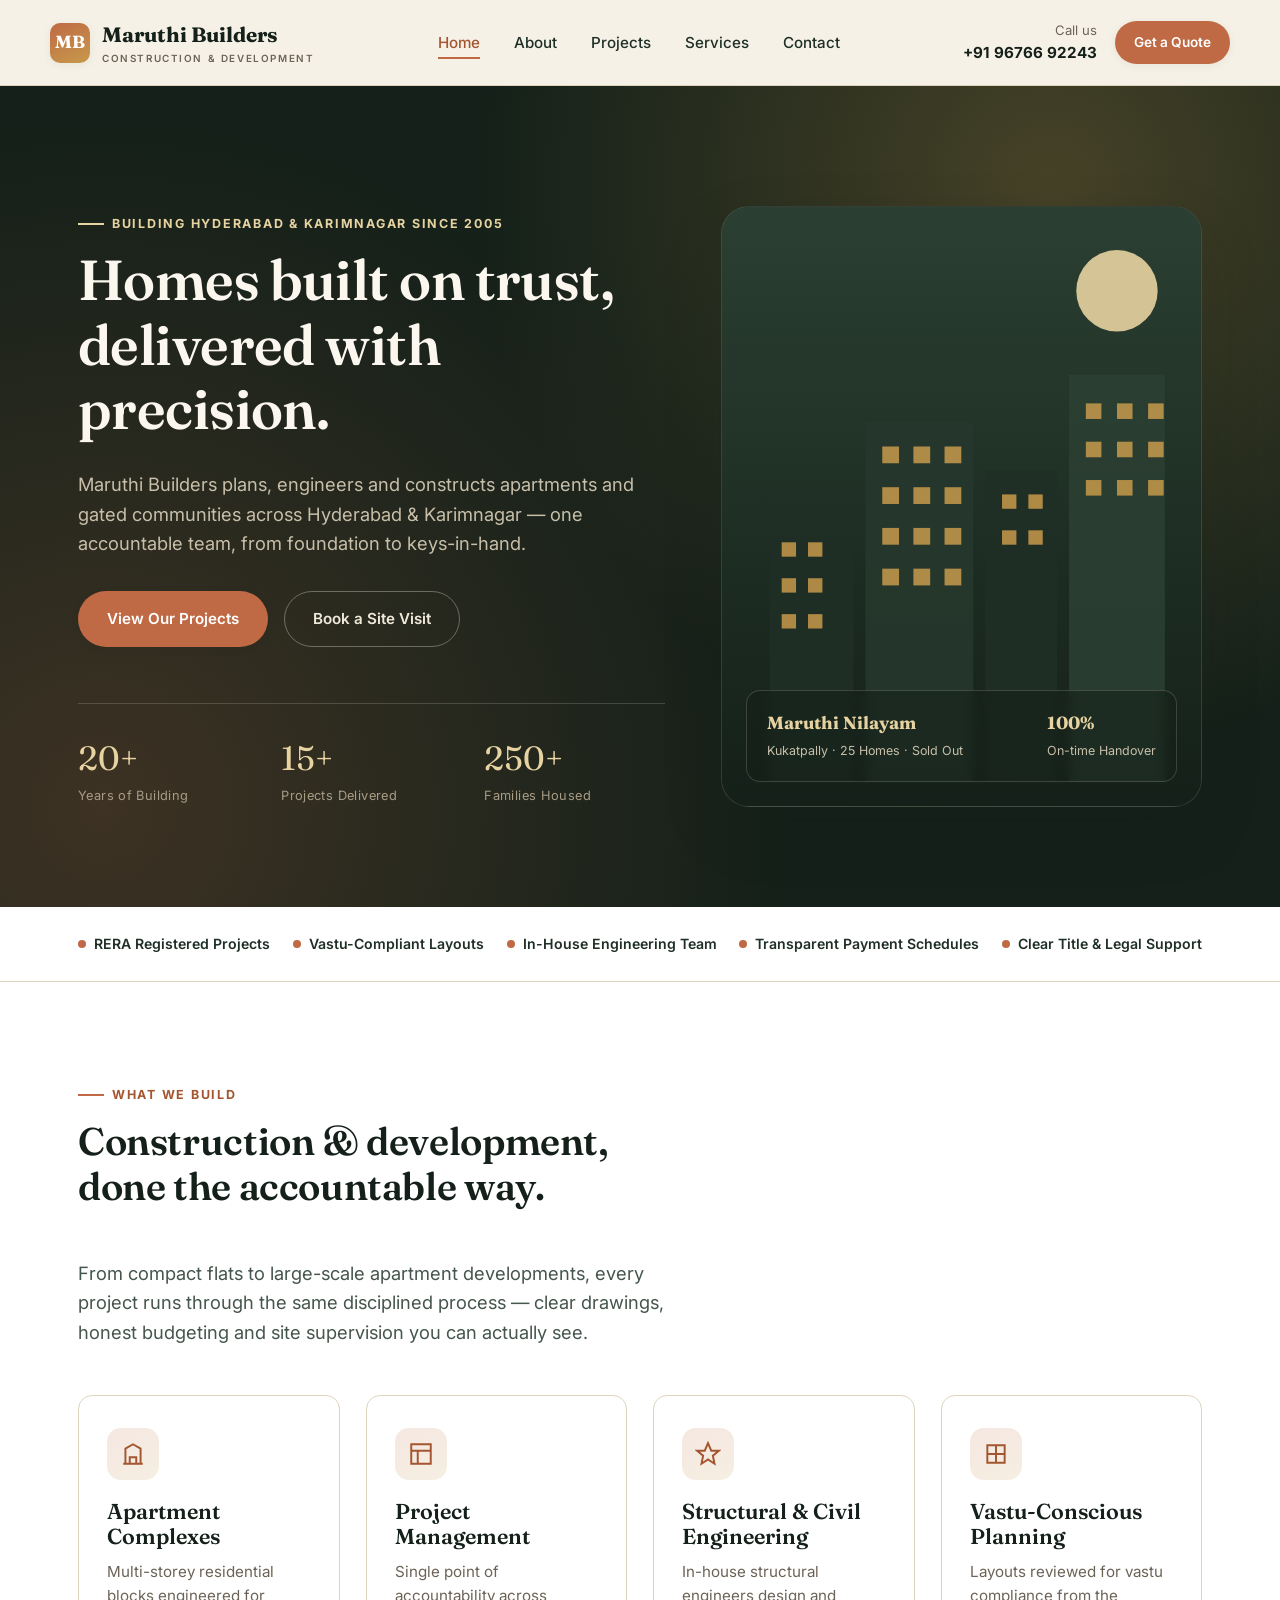
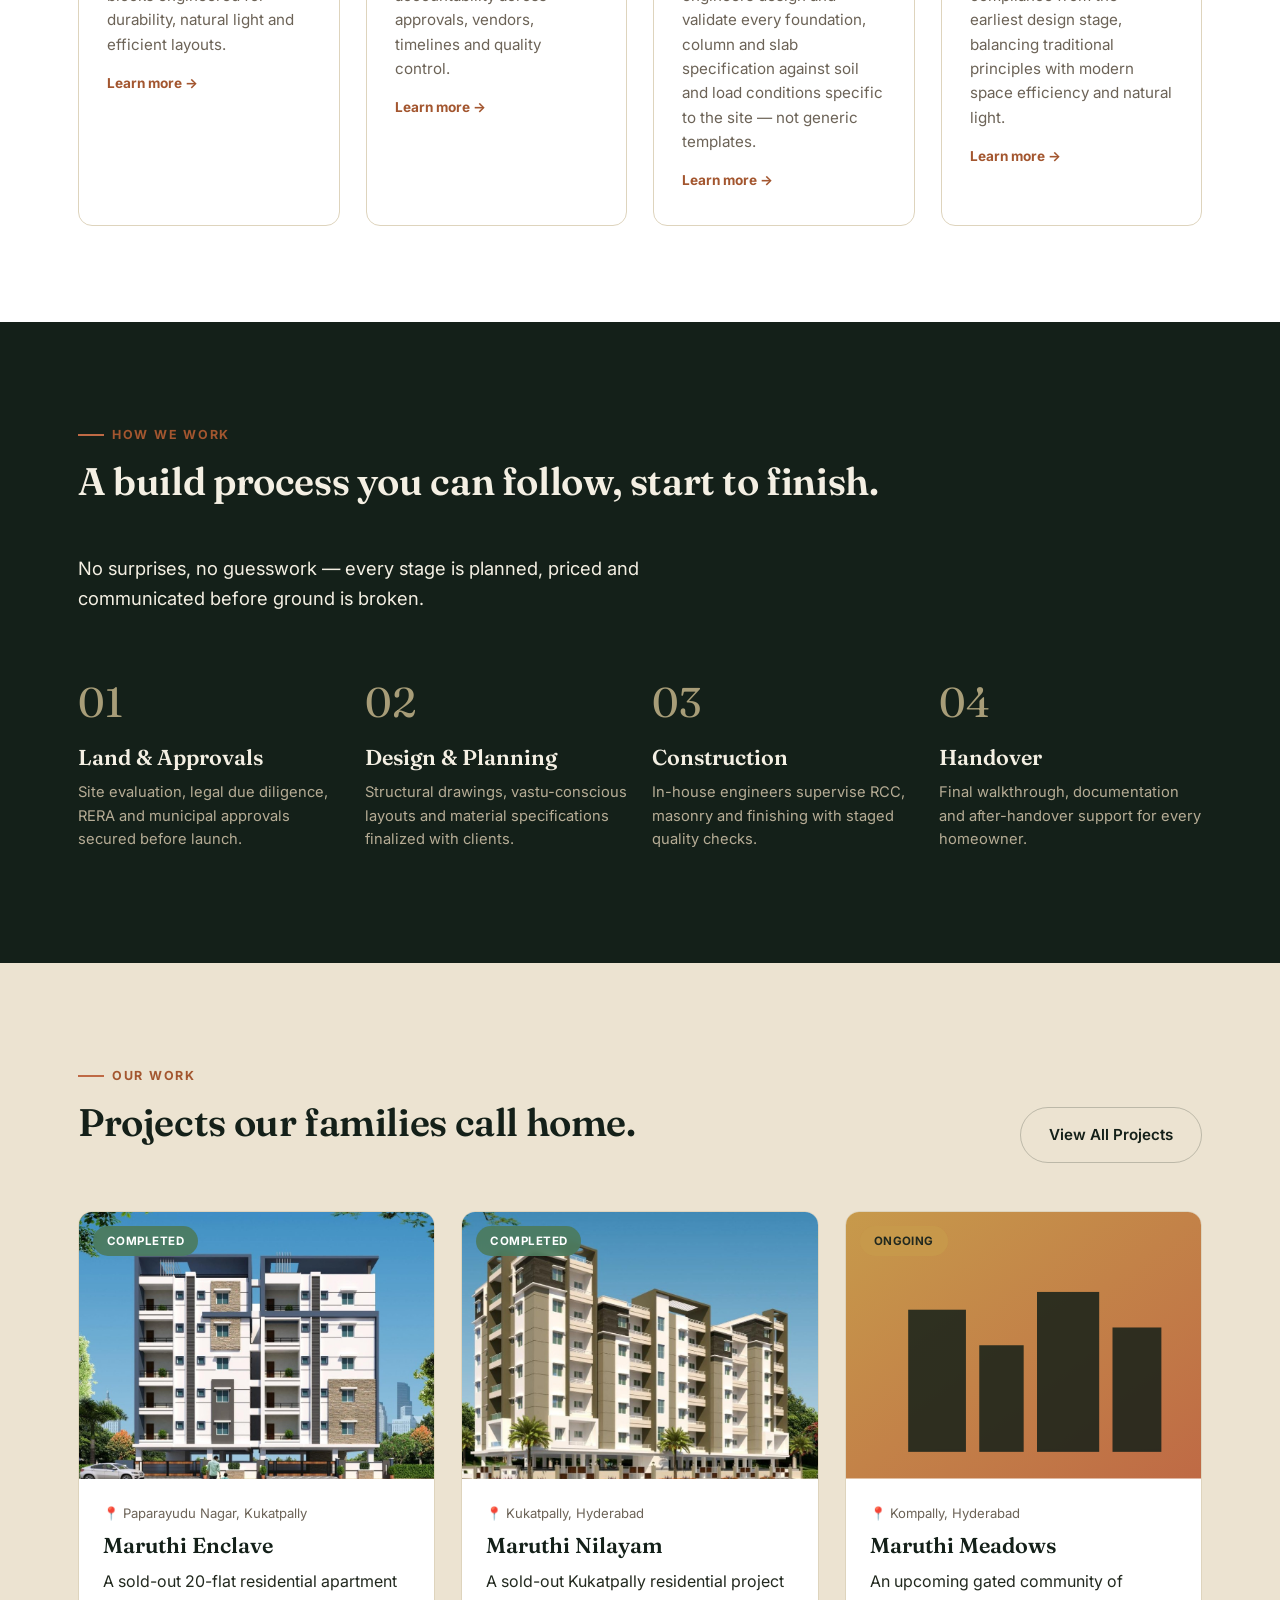
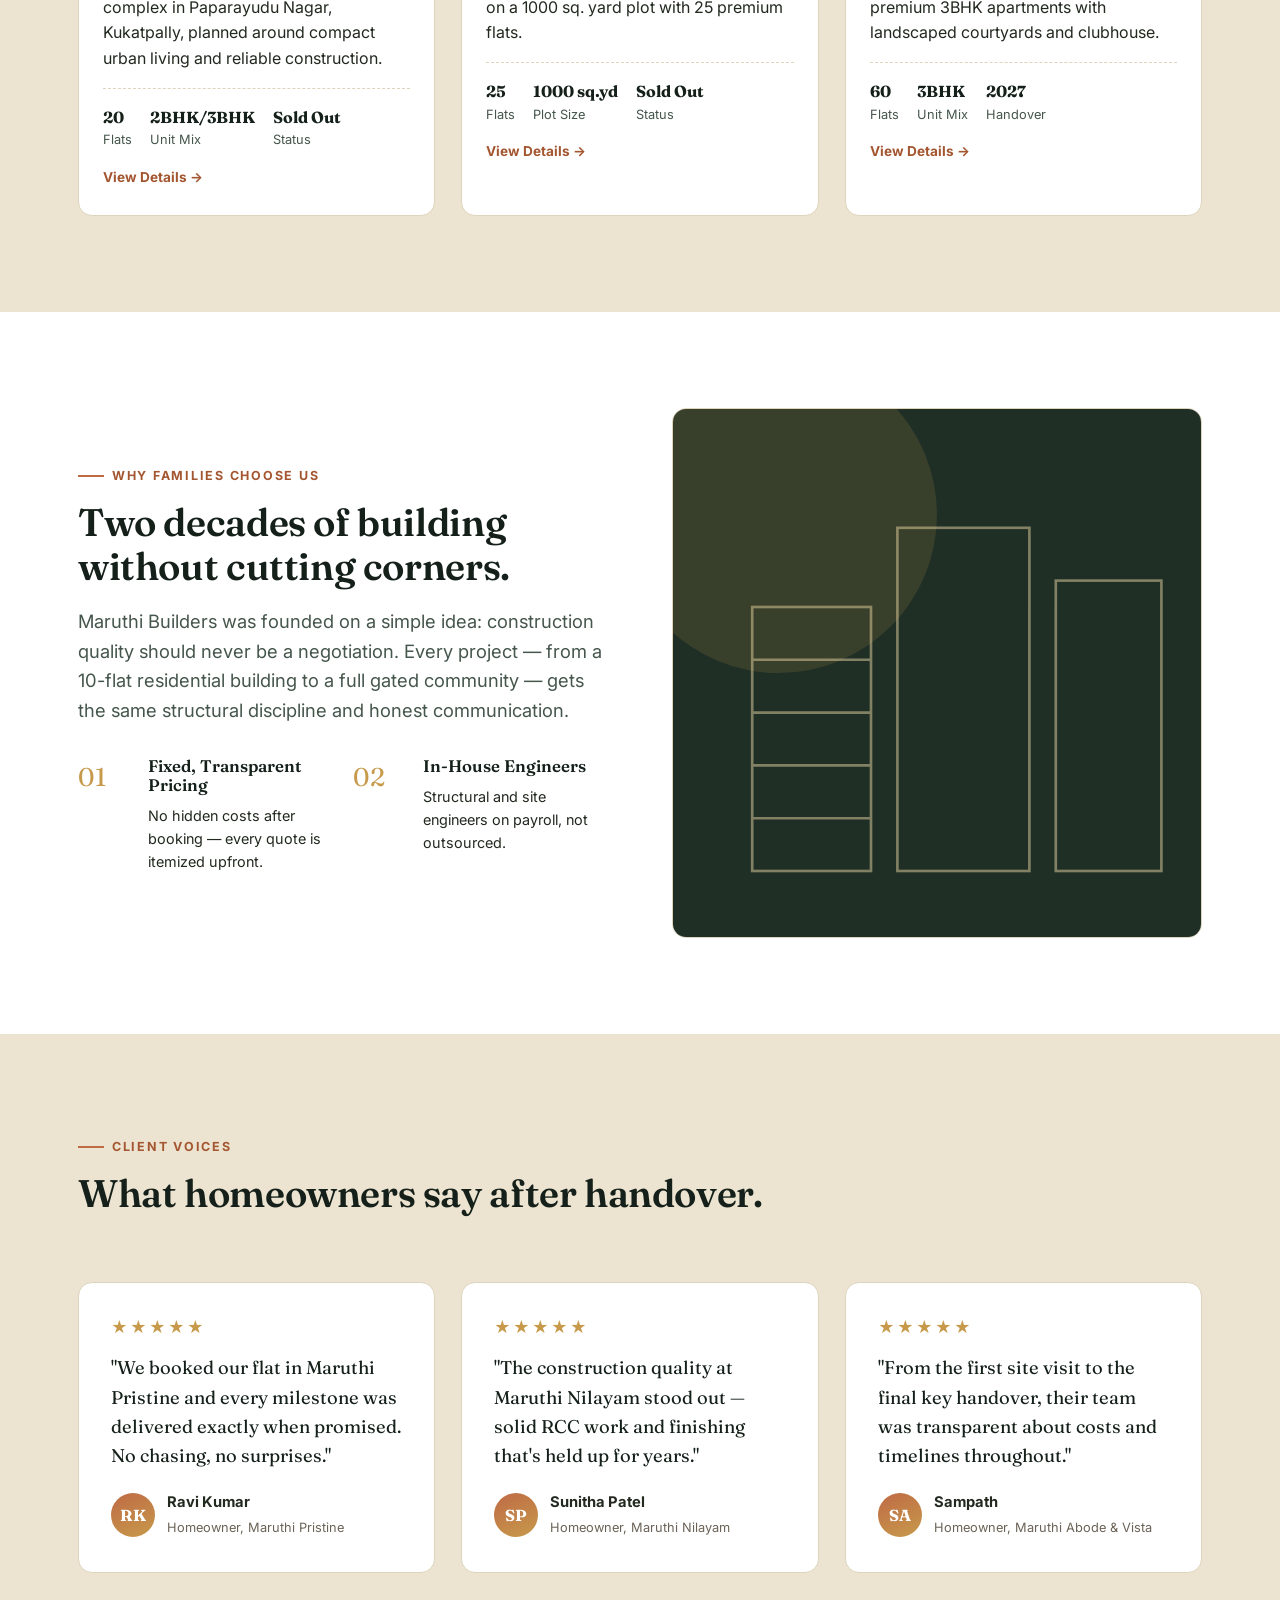
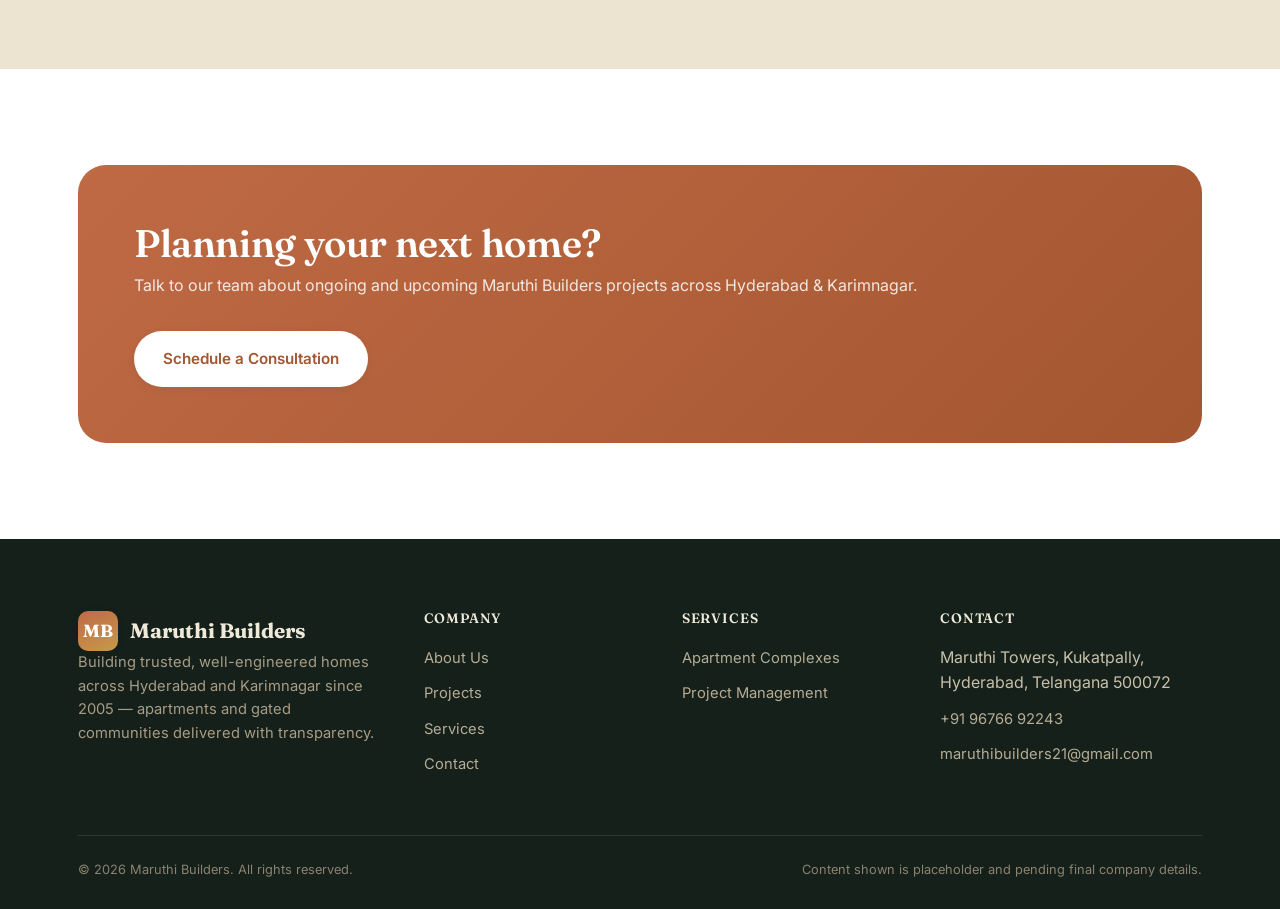
==== commit 7a0bb845: "Update testimonial: name, role, and project reference" ====
--- a/index.html
+++ b/index.html
@@ -348,8 +348,8 @@
         <div class="stars">★★★★★</div>
         <p class="testimonial-quote">"From the first site visit to the final key handover, their team was transparent about costs and timelines throughout."</p>
         <div class="testimonial-person">
-          <div class="avatar">AM</div>
-          <div><strong>Anil Mehta</strong><span>Prospective Buyer, Maruthi Meadows</span></div>
+          <div class="avatar">SA</div>
+          <div><strong>Sampath</strong><span>Homeowner, Maruthi Abode &amp; Vista</span></div>
         </div>
       </div>
     </div>
